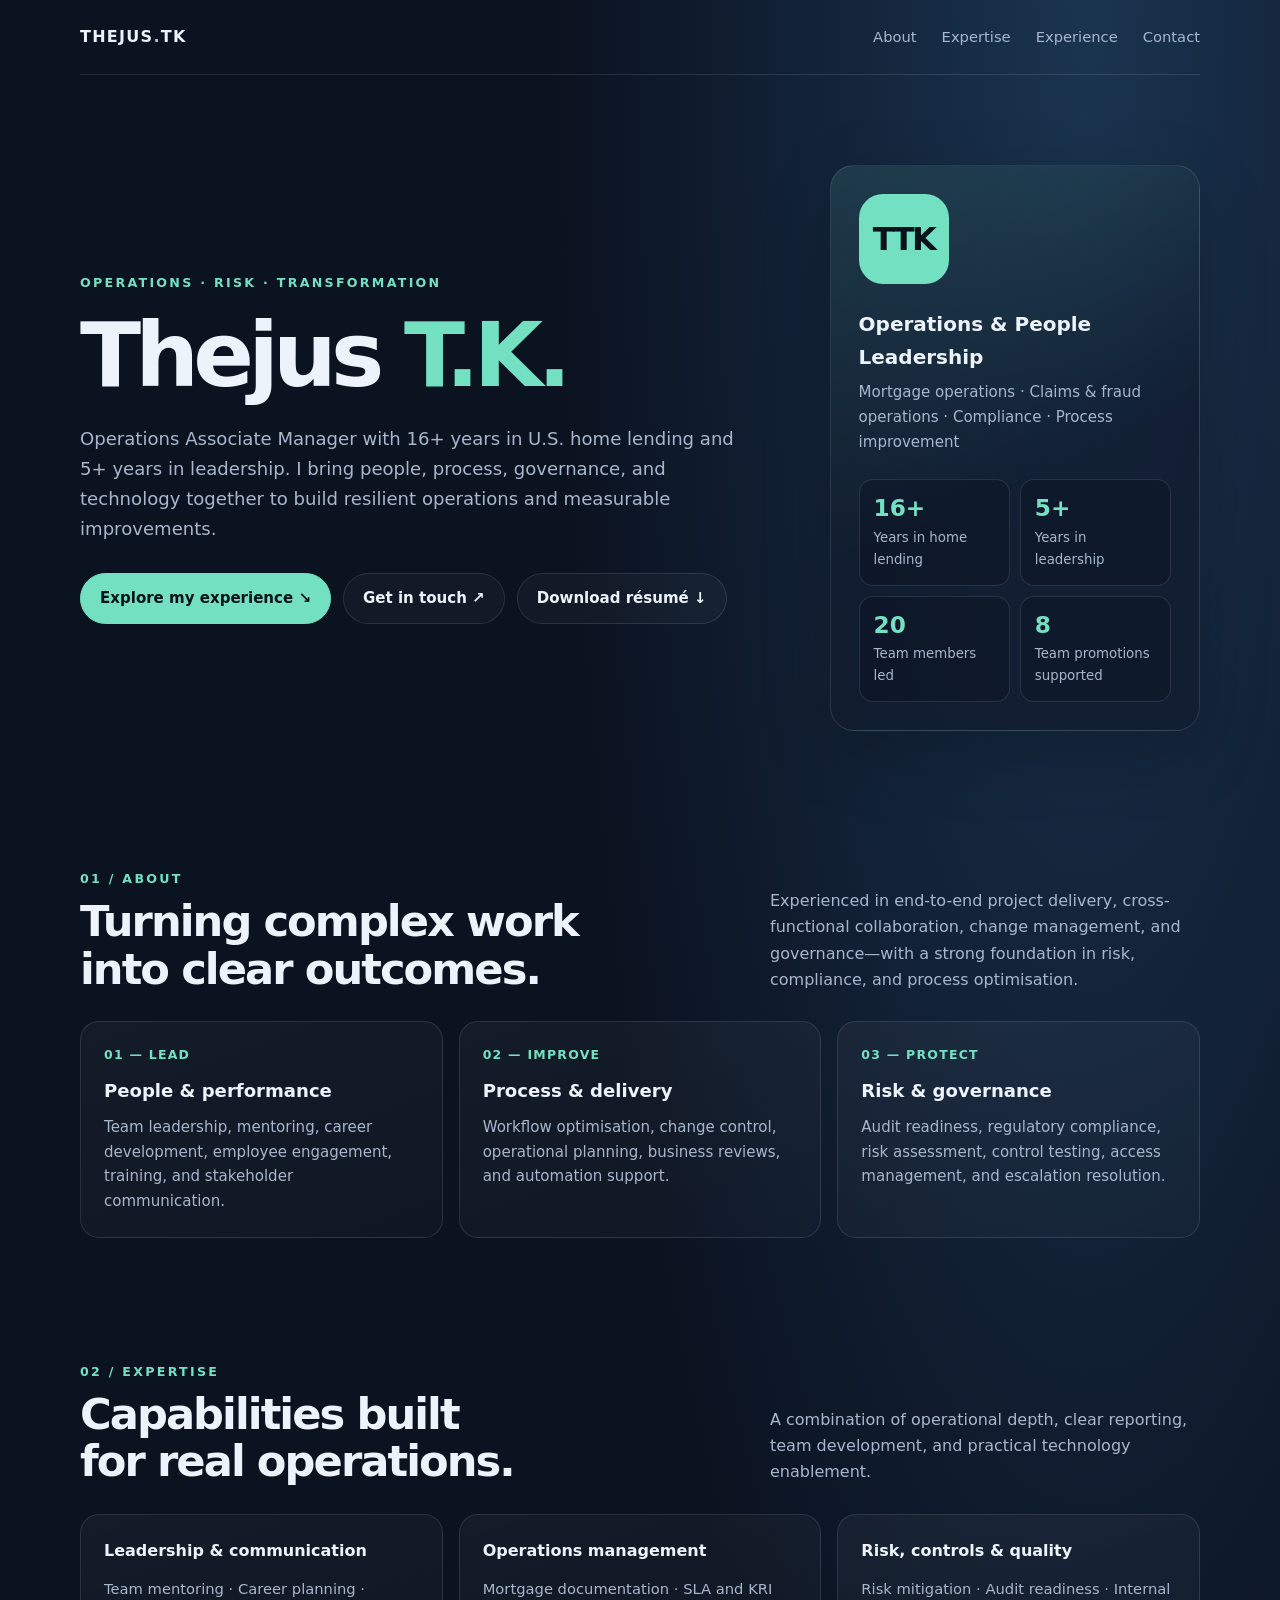
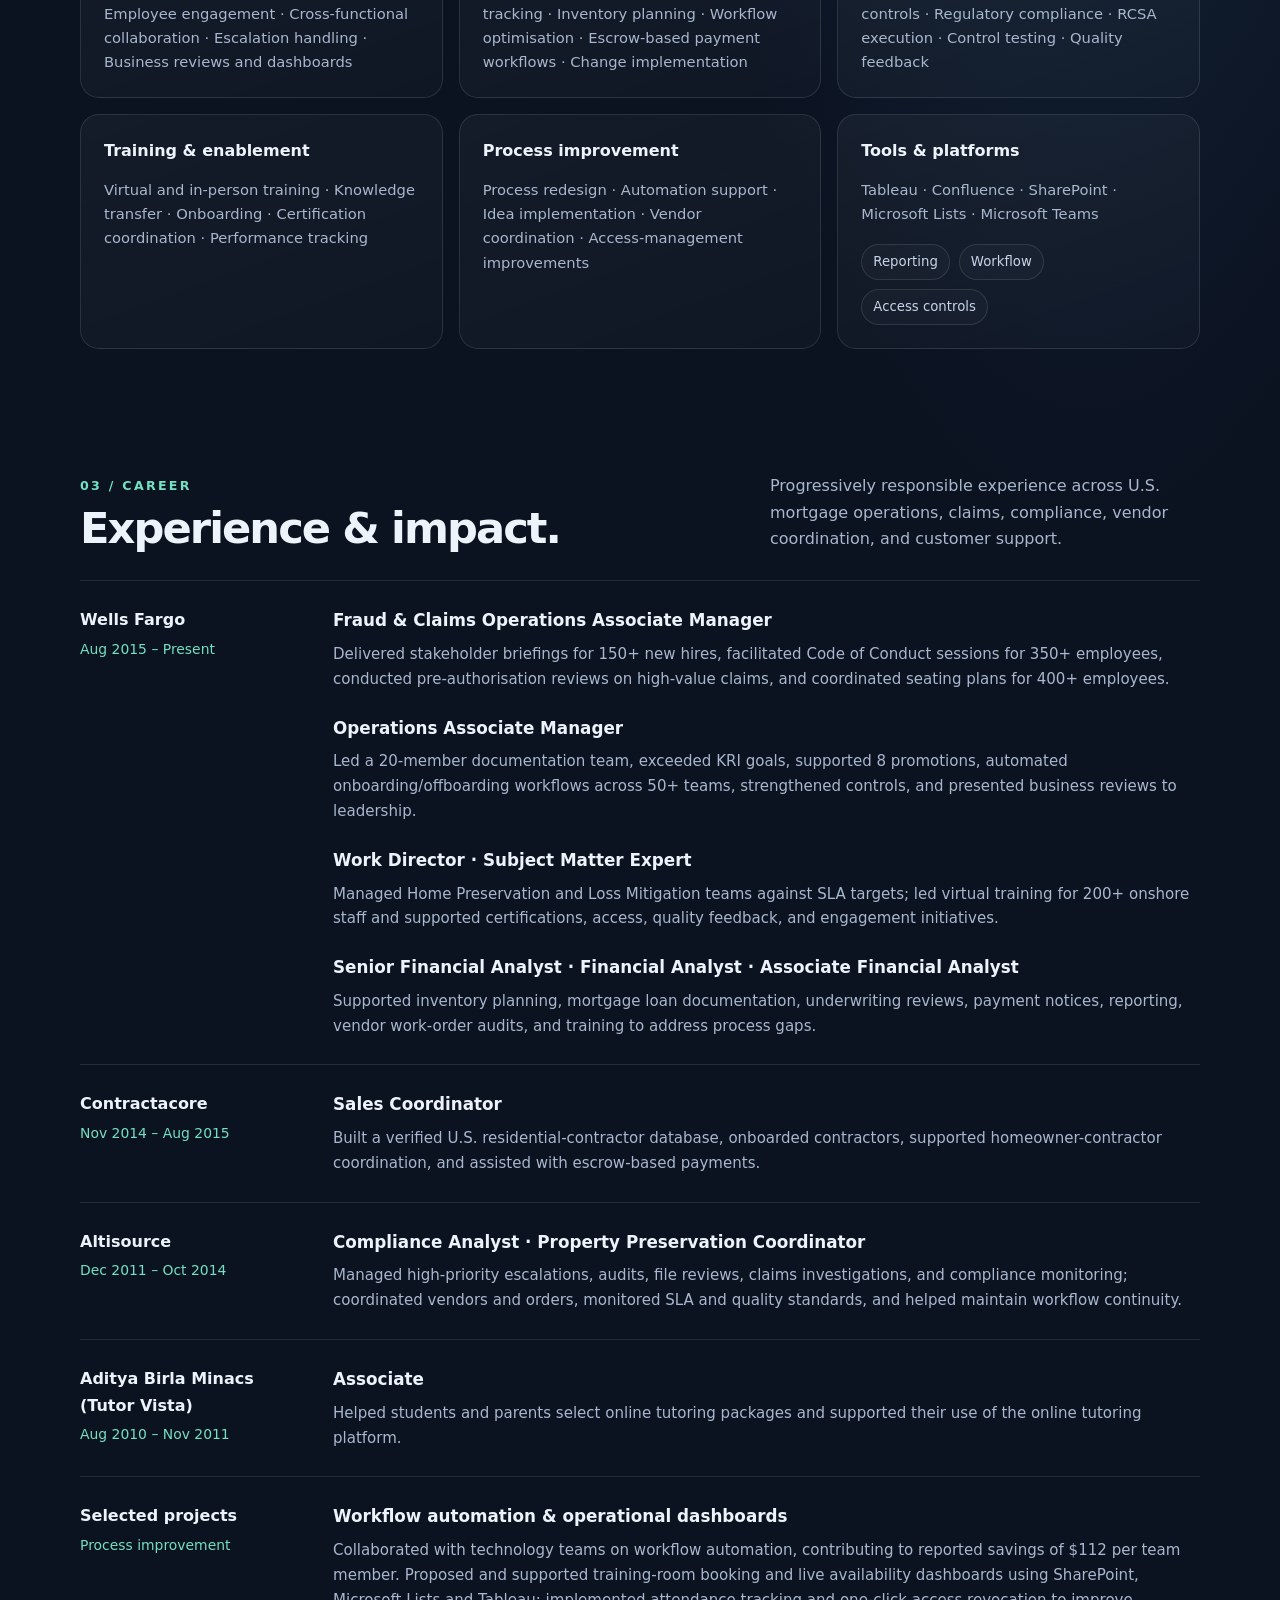
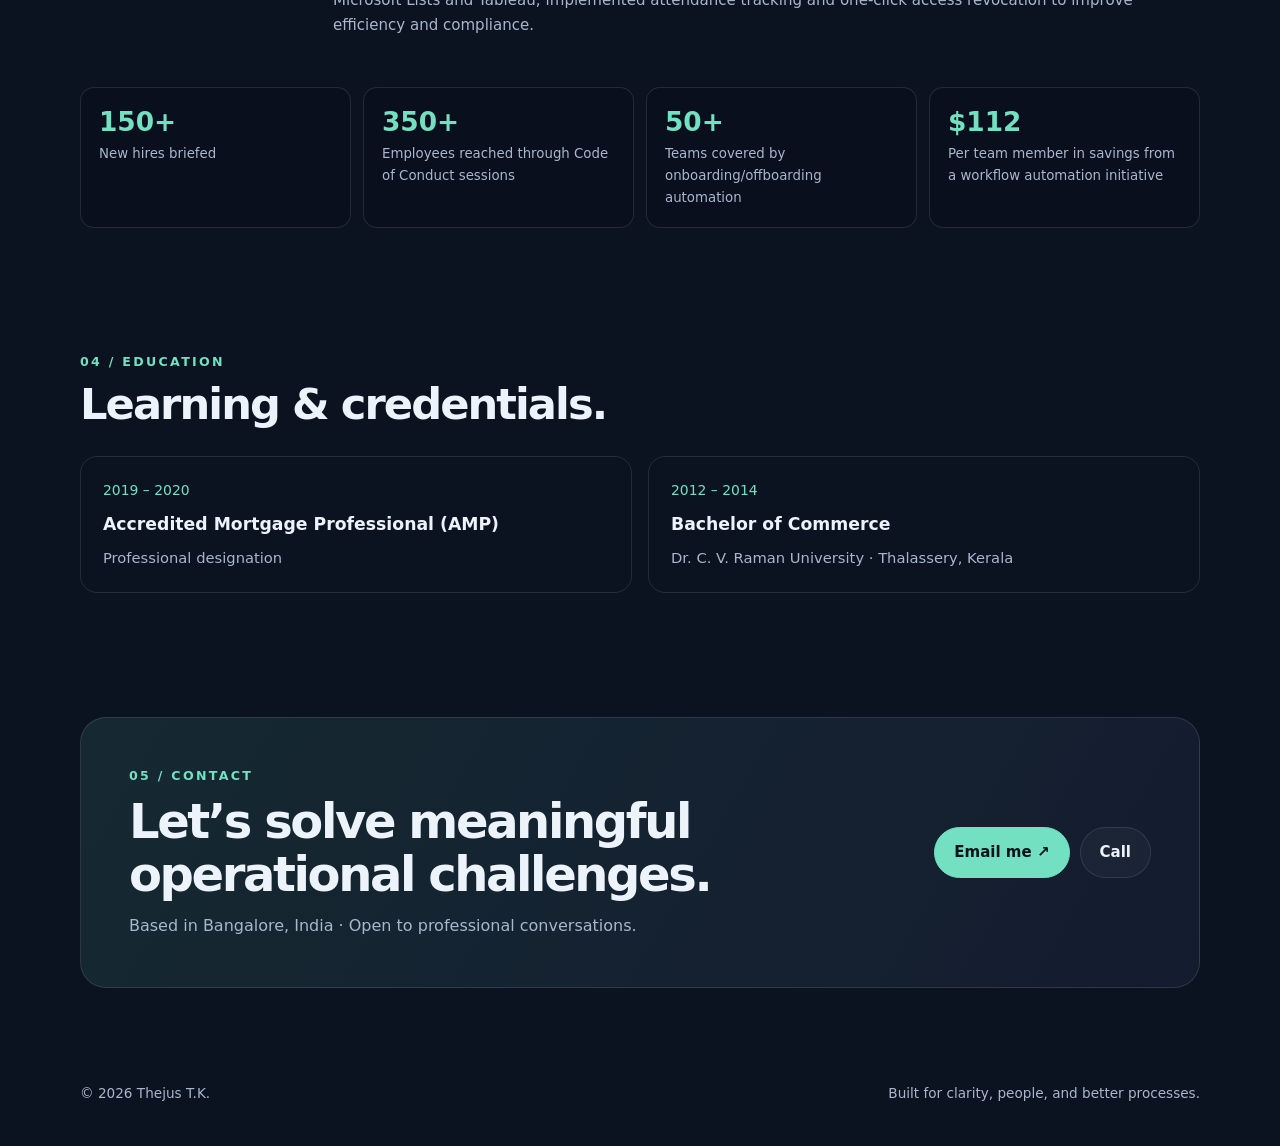
==== index.html @ 87e236fe "Add files via upload" ====
<!doctype html>
<html lang="en">
<head>
<meta charset="utf-8"><meta name="viewport" content="width=device-width,initial-scale=1"><meta name="theme-color" content="#0b1220">
<meta name="description" content="Thejus T.K. — Operations Associate Manager with 16+ years in U.S. home lending, leadership, risk, compliance and process optimisation.">
<title>Thejus T.K. | Operations & Transformation</title>
<style>
:root{--bg:#0b1220;--panel:#111b2d;--text:#edf3fb;--muted:#a8b7cd;--accent:#73e0c1;--line:rgba(255,255,255,.11);--blue:#89aaff}*{box-sizing:border-box}html{scroll-behavior:smooth}body{margin:0;background:radial-gradient(ellipse at 85% 0%,#1a3450 0,transparent 35%),var(--bg);color:var(--text);font:16px/1.65 Inter,ui-sans-serif,system-ui,-apple-system,BlinkMacSystemFont,"Segoe UI",sans-serif}a{color:inherit;text-decoration:none}.wrap{width:min(1120px,calc(100% - 40px));margin:auto}.nav{display:flex;align-items:center;justify-content:space-between;padding:24px 0;border-bottom:1px solid var(--line)}.brand{font-weight:800;letter-spacing:.08em}.brand span{color:var(--accent)}.navlinks{display:flex;gap:25px;color:var(--muted);font-size:.92rem}.navlinks a:hover,.textlink:hover{color:var(--accent)}.hero{padding:90px 0 76px;display:grid;grid-template-columns:1.5fr .8fr;gap:55px;align-items:center}.eyebrow{color:var(--accent);font-size:.79rem;text-transform:uppercase;letter-spacing:.18em;font-weight:800}.hero h1{font-size:clamp(3rem,7vw,5.8rem);line-height:.99;letter-spacing:-.065em;margin:18px 0 24px}.hero h1 span{color:var(--accent)}.lead{font-size:1.13rem;color:var(--muted);max-width:680px}.actions{display:flex;gap:12px;flex-wrap:wrap;margin-top:30px}.btn{display:inline-flex;align-items:center;justify-content:center;border-radius:999px;padding:12px 19px;font-weight:750;font-size:.94rem;border:1px solid var(--line);transition:transform .2s,background .2s}.btn:hover{transform:translateY(-2px)}.primary{background:var(--accent);color:#07131a;border-color:var(--accent)}.secondary{background:rgba(255,255,255,.03)}.profile-card{padding:28px;border:1px solid var(--line);border-radius:24px;background:linear-gradient(155deg,rgba(115,224,193,.12),rgba(17,27,45,.7) 55%);box-shadow:0 22px 70px rgba(0,0,0,.2)}.monogram{height:90px;width:90px;display:grid;place-items:center;border-radius:24px;background:var(--accent);color:#07131a;font-size:2rem;font-weight:900;letter-spacing:-.08em;margin-bottom:24px}.profile-card h2{font-size:1.25rem;margin:0 0 6px}.profile-card p{color:var(--muted);font-size:.94rem;margin:0}.statgrid{display:grid;grid-template-columns:1fr 1fr;gap:10px;margin-top:24px}.stat{background:rgba(4,10,20,.25);border:1px solid var(--line);border-radius:14px;padding:14px}.stat strong{display:block;color:var(--accent);font-size:1.45rem;line-height:1.2}.stat small{display:block;color:var(--muted);margin-top:5px}section{padding:62px 0}.sectionhead{display:flex;align-items:end;justify-content:space-between;gap:24px;margin-bottom:28px}.sectionhead h2{font-size:clamp(1.8rem,4vw,2.7rem);letter-spacing:-.045em;line-height:1.1;margin:8px 0 0}.sectionhead p{max-width:430px;color:var(--muted);margin:0}.grid{display:grid;grid-template-columns:repeat(3,1fr);gap:16px}.card{background:linear-gradient(160deg,rgba(255,255,255,.045),rgba(255,255,255,.018));border:1px solid var(--line);border-radius:19px;padding:23px}.card .num{color:var(--accent);font-size:.78rem;font-weight:800;letter-spacing:.1em}.card h3{margin:10px 0 9px;font-size:1.13rem}.card p{color:var(--muted);font-size:.94rem;margin:0}.taglist{display:flex;flex-wrap:wrap;gap:9px;margin-top:18px}.tag{border:1px solid var(--line);padding:6px 11px;border-radius:99px;color:#c7d4e6;font-size:.83rem;background:rgba(255,255,255,.025)}.experience{display:grid;grid-template-columns:225px 1fr;gap:28px;padding:26px 0;border-top:1px solid var(--line)}.company{font-weight:800}.date{color:var(--accent);font-size:.87rem;margin-top:4px}.roles{display:grid;gap:23px}.role h3{margin:0;font-size:1.05rem}.role p{margin:7px 0 0;color:var(--muted);font-size:.94rem}.impact{display:grid;grid-template-columns:repeat(4,1fr);gap:12px;margin-top:24px}.impact .stat{padding:18px}.impact strong{font-size:1.65rem}.skills{display:grid;grid-template-columns:repeat(3,1fr);gap:16px}.skillbox h3{font-size:1rem;margin:0 0 13px}.skillbox p{color:var(--muted);margin:0;font-size:.92rem}.education{display:grid;grid-template-columns:1fr 1fr;gap:16px}.edu{border:1px solid var(--line);padding:22px;border-radius:17px}.edu .date{margin:0 0 8px}.edu h3{margin:0;font-size:1.08rem}.edu p{color:var(--muted);margin:7px 0 0;font-size:.92rem}.contact{background:linear-gradient(120deg,rgba(115,224,193,.11),rgba(137,170,255,.07));border:1px solid var(--line);border-radius:26px;padding:clamp(25px,5vw,48px);display:flex;align-items:center;justify-content:space-between;gap:25px}.contact h2{font-size:clamp(1.9rem,4vw,3rem);letter-spacing:-.05em;line-height:1.1;margin:8px 0 12px}.contact p{margin:0;color:var(--muted)}.contact-actions{display:flex;gap:10px;flex-wrap:wrap}.footer{padding:32px 0 42px;display:flex;justify-content:space-between;gap:15px;color:var(--muted);font-size:.85rem}.textlink{border-bottom:1px solid var(--accent);color:var(--accent)}@media(max-width:800px){.hero{grid-template-columns:1fr;padding:60px 0 40px;gap:30px}.profile-card{max-width:520px}.grid,.skills{grid-template-columns:1fr 1fr}.sectionhead{display:block}.sectionhead p{margin-top:14px}.impact{grid-template-columns:1fr 1fr}.experience{grid-template-columns:1fr;gap:12px}.contact{display:block}.contact-actions{margin-top:22px}}@media(max-width:520px){.wrap{width:min(100% - 28px,1120px)}.nav{align-items:flex-start}.navlinks{gap:12px;font-size:.82rem;flex-wrap:wrap;justify-content:flex-end}.brand{white-space:nowrap}.hero h1{font-size:3.3rem}.grid,.skills,.education{grid-template-columns:1fr}.statgrid{grid-template-columns:1fr 1fr}.footer{display:block}.footer span{display:block;margin-top:5px}}@media(prefers-reduced-motion:reduce){html{scroll-behavior:auto}*{transition:none!important}}
</style>
</head>
<body>
<header class="wrap nav"><a class="brand" href="#top" aria-label="Thejus T.K. home">THEJUS<span>.</span>TK</a><nav class="navlinks" aria-label="Main navigation"><a href="#about">About</a><a href="#expertise">Expertise</a><a href="#experience">Experience</a><a href="#contact">Contact</a></nav></header>
<main id="top" class="wrap">
<section class="hero" aria-labelledby="hero-title"><div><div class="eyebrow">Operations · Risk · Transformation</div><h1 id="hero-title">Thejus <span>T.K.</span></h1><p class="lead">Operations Associate Manager with 16+ years in U.S. home lending and 5+ years in leadership. I bring people, process, governance, and technology together to build resilient operations and measurable improvements.</p><div class="actions"><a class="btn primary" href="#experience">Explore my experience ↘</a><a class="btn secondary" href="mailto:thejus.tk@gmail.com">Get in touch ↗</a><a class="btn secondary" href="resume.pdf" download>Download résumé ↓</a></div></div><aside class="profile-card" aria-label="Professional overview"><div class="monogram" aria-hidden="true">TTK</div><h2>Operations & People Leadership</h2><p>Mortgage operations · Claims & fraud operations · Compliance · Process improvement</p><div class="statgrid"><div class="stat"><strong>16+</strong><small>Years in home lending</small></div><div class="stat"><strong>5+</strong><small>Years in leadership</small></div><div class="stat"><strong>20</strong><small>Team members led</small></div><div class="stat"><strong>8</strong><small>Team promotions supported</small></div></div></aside></section>
<section id="about"><div class="sectionhead"><div><div class="eyebrow">01 / About</div><h2>Turning complex work<br>into clear outcomes.</h2></div><p>Experienced in end-to-end project delivery, cross-functional collaboration, change management, and governance—with a strong foundation in risk, compliance, and process optimisation.</p></div><div class="grid"><article class="card"><div class="num">01 — LEAD</div><h3>People & performance</h3><p>Team leadership, mentoring, career development, employee engagement, training, and stakeholder communication.</p></article><article class="card"><div class="num">02 — IMPROVE</div><h3>Process & delivery</h3><p>Workflow optimisation, change control, operational planning, business reviews, and automation support.</p></article><article class="card"><div class="num">03 — PROTECT</div><h3>Risk & governance</h3><p>Audit readiness, regulatory compliance, risk assessment, control testing, access management, and escalation resolution.</p></article></div></section>
<section id="expertise"><div class="sectionhead"><div><div class="eyebrow">02 / Expertise</div><h2>Capabilities built<br>for real operations.</h2></div><p>A combination of operational depth, clear reporting, team development, and practical technology enablement.</p></div><div class="skills"><article class="card skillbox"><h3>Leadership & communication</h3><p>Team mentoring · Career planning · Employee engagement · Cross-functional collaboration · Escalation handling · Business reviews and dashboards</p></article><article class="card skillbox"><h3>Operations management</h3><p>Mortgage documentation · SLA and KRI tracking · Inventory planning · Workflow optimisation · Escrow-based payment workflows · Change implementation</p></article><article class="card skillbox"><h3>Risk, controls & quality</h3><p>Risk mitigation · Audit readiness · Internal controls · Regulatory compliance · RCSA execution · Control testing · Quality feedback</p></article><article class="card skillbox"><h3>Training & enablement</h3><p>Virtual and in-person training · Knowledge transfer · Onboarding · Certification coordination · Performance tracking</p></article><article class="card skillbox"><h3>Process improvement</h3><p>Process redesign · Automation support · Idea implementation · Vendor coordination · Access-management improvements</p></article><article class="card skillbox"><h3>Tools & platforms</h3><p>Tableau · Confluence · SharePoint · Microsoft Lists · Microsoft Teams</p><div class="taglist"><span class="tag">Reporting</span><span class="tag">Workflow</span><span class="tag">Access controls</span></div></article></div></section>
<section id="experience"><div class="sectionhead"><div><div class="eyebrow">03 / Career</div><h2>Experience & impact.</h2></div><p>Progressively responsible experience across U.S. mortgage operations, claims, compliance, vendor coordination, and customer support.</p></div>
<div class="experience"><div><div class="company">Wells Fargo</div><div class="date">Aug 2015 – Present</div></div><div class="roles"><article class="role"><h3>Fraud & Claims Operations Associate Manager</h3><p>Delivered stakeholder briefings for 150+ new hires, facilitated Code of Conduct sessions for 350+ employees, conducted pre-authorisation reviews on high-value claims, and coordinated seating plans for 400+ employees.</p></article><article class="role"><h3>Operations Associate Manager</h3><p>Led a 20-member documentation team, exceeded KRI goals, supported 8 promotions, automated onboarding/offboarding workflows across 50+ teams, strengthened controls, and presented business reviews to leadership.</p></article><article class="role"><h3>Work Director · Subject Matter Expert</h3><p>Managed Home Preservation and Loss Mitigation teams against SLA targets; led virtual training for 200+ onshore staff and supported certifications, access, quality feedback, and engagement initiatives.</p></article><article class="role"><h3>Senior Financial Analyst · Financial Analyst · Associate Financial Analyst</h3><p>Supported inventory planning, mortgage loan documentation, underwriting reviews, payment notices, reporting, vendor work-order audits, and training to address process gaps.</p></article></div></div>
<div class="experience"><div><div class="company">Contractacore</div><div class="date">Nov 2014 – Aug 2015</div></div><div class="roles"><article class="role"><h3>Sales Coordinator</h3><p>Built a verified U.S. residential-contractor database, onboarded contractors, supported homeowner-contractor coordination, and assisted with escrow-based payments.</p></article></div></div>
<div class="experience"><div><div class="company">Altisource</div><div class="date">Dec 2011 – Oct 2014</div></div><div class="roles"><article class="role"><h3>Compliance Analyst · Property Preservation Coordinator</h3><p>Managed high-priority escalations, audits, file reviews, claims investigations, and compliance monitoring; coordinated vendors and orders, monitored SLA and quality standards, and helped maintain workflow continuity.</p></article></div></div>
<div class="experience"><div><div class="company">Aditya Birla Minacs<br>(Tutor Vista)</div><div class="date">Aug 2010 – Nov 2011</div></div><div class="roles"><article class="role"><h3>Associate</h3><p>Helped students and parents select online tutoring packages and supported their use of the online tutoring platform.</p></article></div></div>
<div class="experience"><div><div class="company">Selected projects</div><div class="date">Process improvement</div></div><div class="roles"><article class="role"><h3>Workflow automation & operational dashboards</h3><p>Collaborated with technology teams on workflow automation, contributing to reported savings of $112 per team member. Proposed and supported training-room booking and live availability dashboards using SharePoint, Microsoft Lists and Tableau; implemented attendance tracking and one-click access revocation to improve efficiency and compliance.</p></article></div></div>
<div class="impact"><div class="stat"><strong>150+</strong><small>New hires briefed</small></div><div class="stat"><strong>350+</strong><small>Employees reached through Code of Conduct sessions</small></div><div class="stat"><strong>50+</strong><small>Teams covered by onboarding/offboarding automation</small></div><div class="stat"><strong>$112</strong><small>Per team member in savings from a workflow automation initiative</small></div></div></section>
<section id="education"><div class="sectionhead"><div><div class="eyebrow">04 / Education</div><h2>Learning & credentials.</h2></div></div><div class="education"><article class="edu"><div class="date">2019 – 2020</div><h3>Accredited Mortgage Professional (AMP)</h3><p>Professional designation</p></article><article class="edu"><div class="date">2012 – 2014</div><h3>Bachelor of Commerce</h3><p>Dr. C. V. Raman University · Thalassery, Kerala</p></article></div></section>
<section id="contact"><div class="contact"><div><div class="eyebrow">05 / Contact</div><h2>Let’s solve meaningful<br>operational challenges.</h2><p>Based in Bangalore, India · Open to professional conversations.</p></div><div class="contact-actions"><a class="btn primary" href="mailto:thejus.tk@gmail.com">Email me ↗</a><a class="btn secondary" href="tel:+919611638650">Call</a></div></div></section>
</main><footer class="wrap footer"><span>© <span id="year">2026</span> Thejus T.K.</span><span>Built for clarity, people, and better processes.</span></footer><script>document.getElementById('year').textContent=new Date().getFullYear();</script>
</body></html>
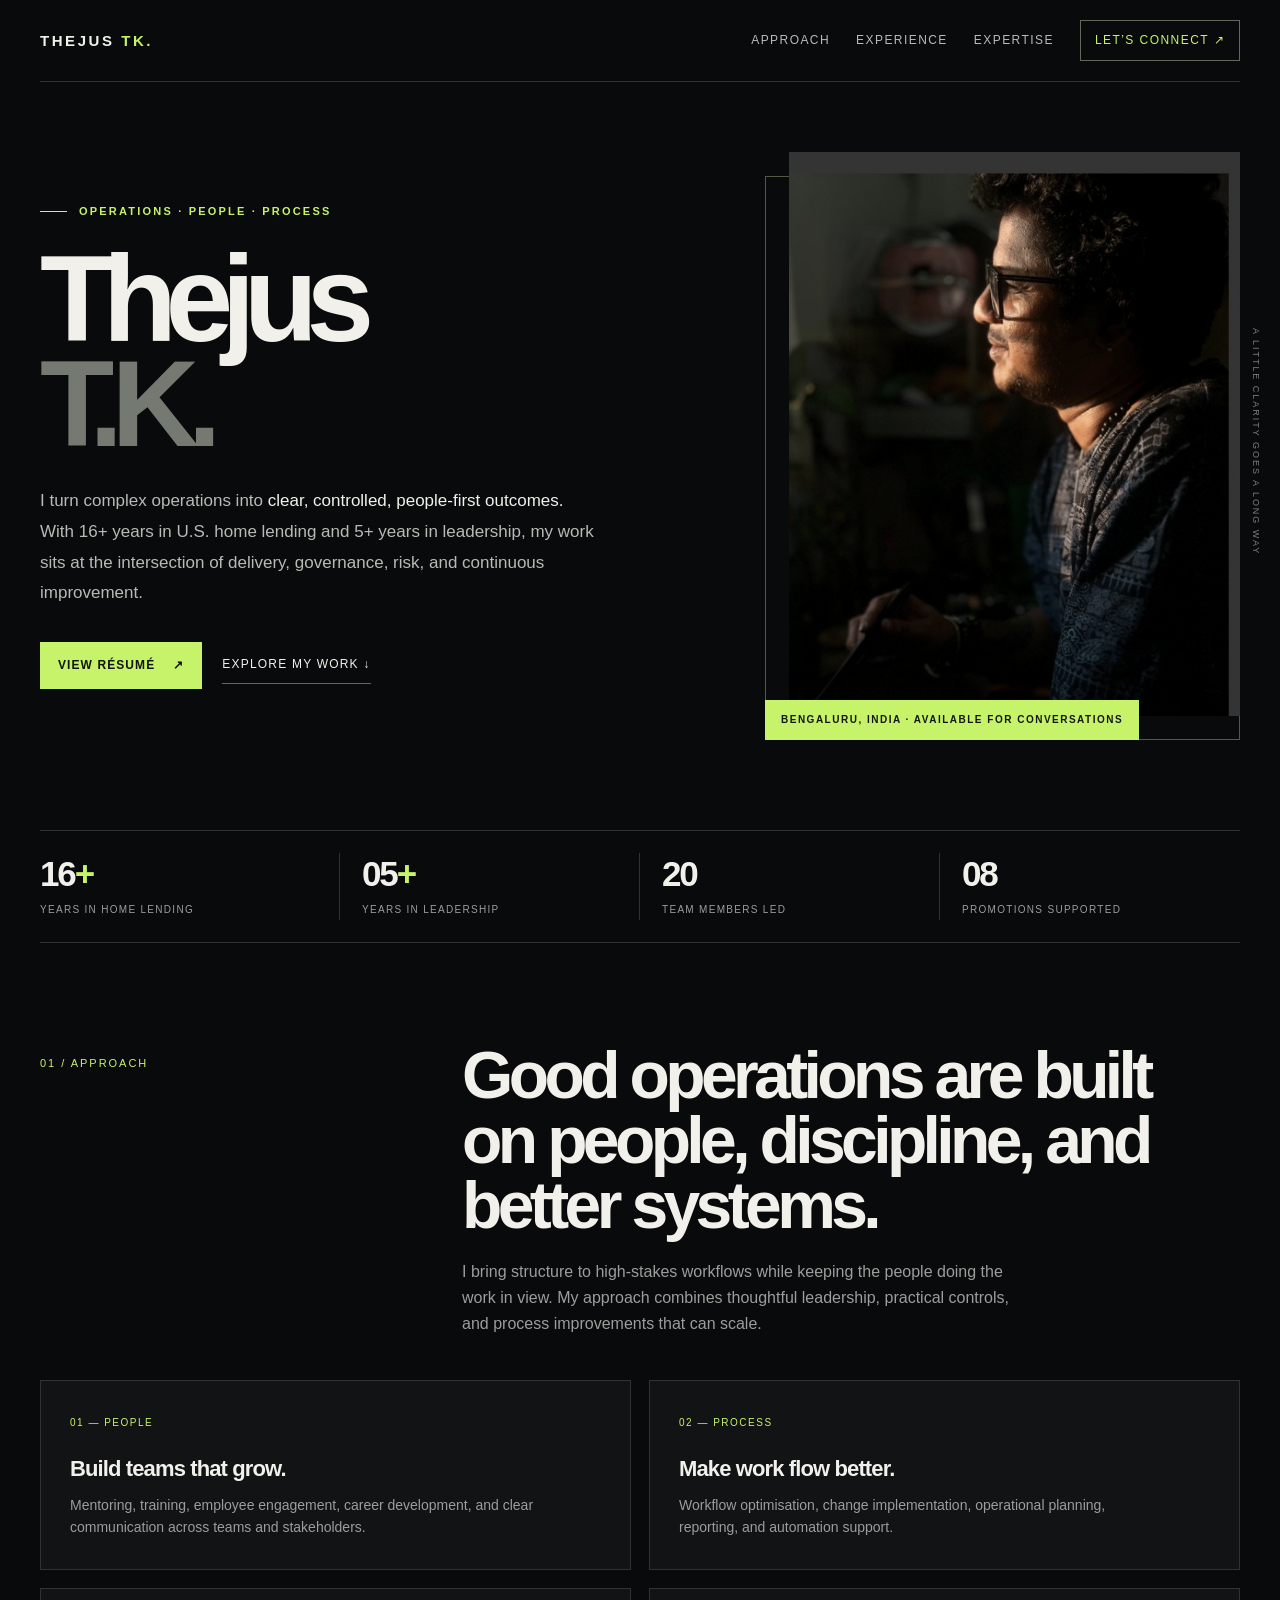
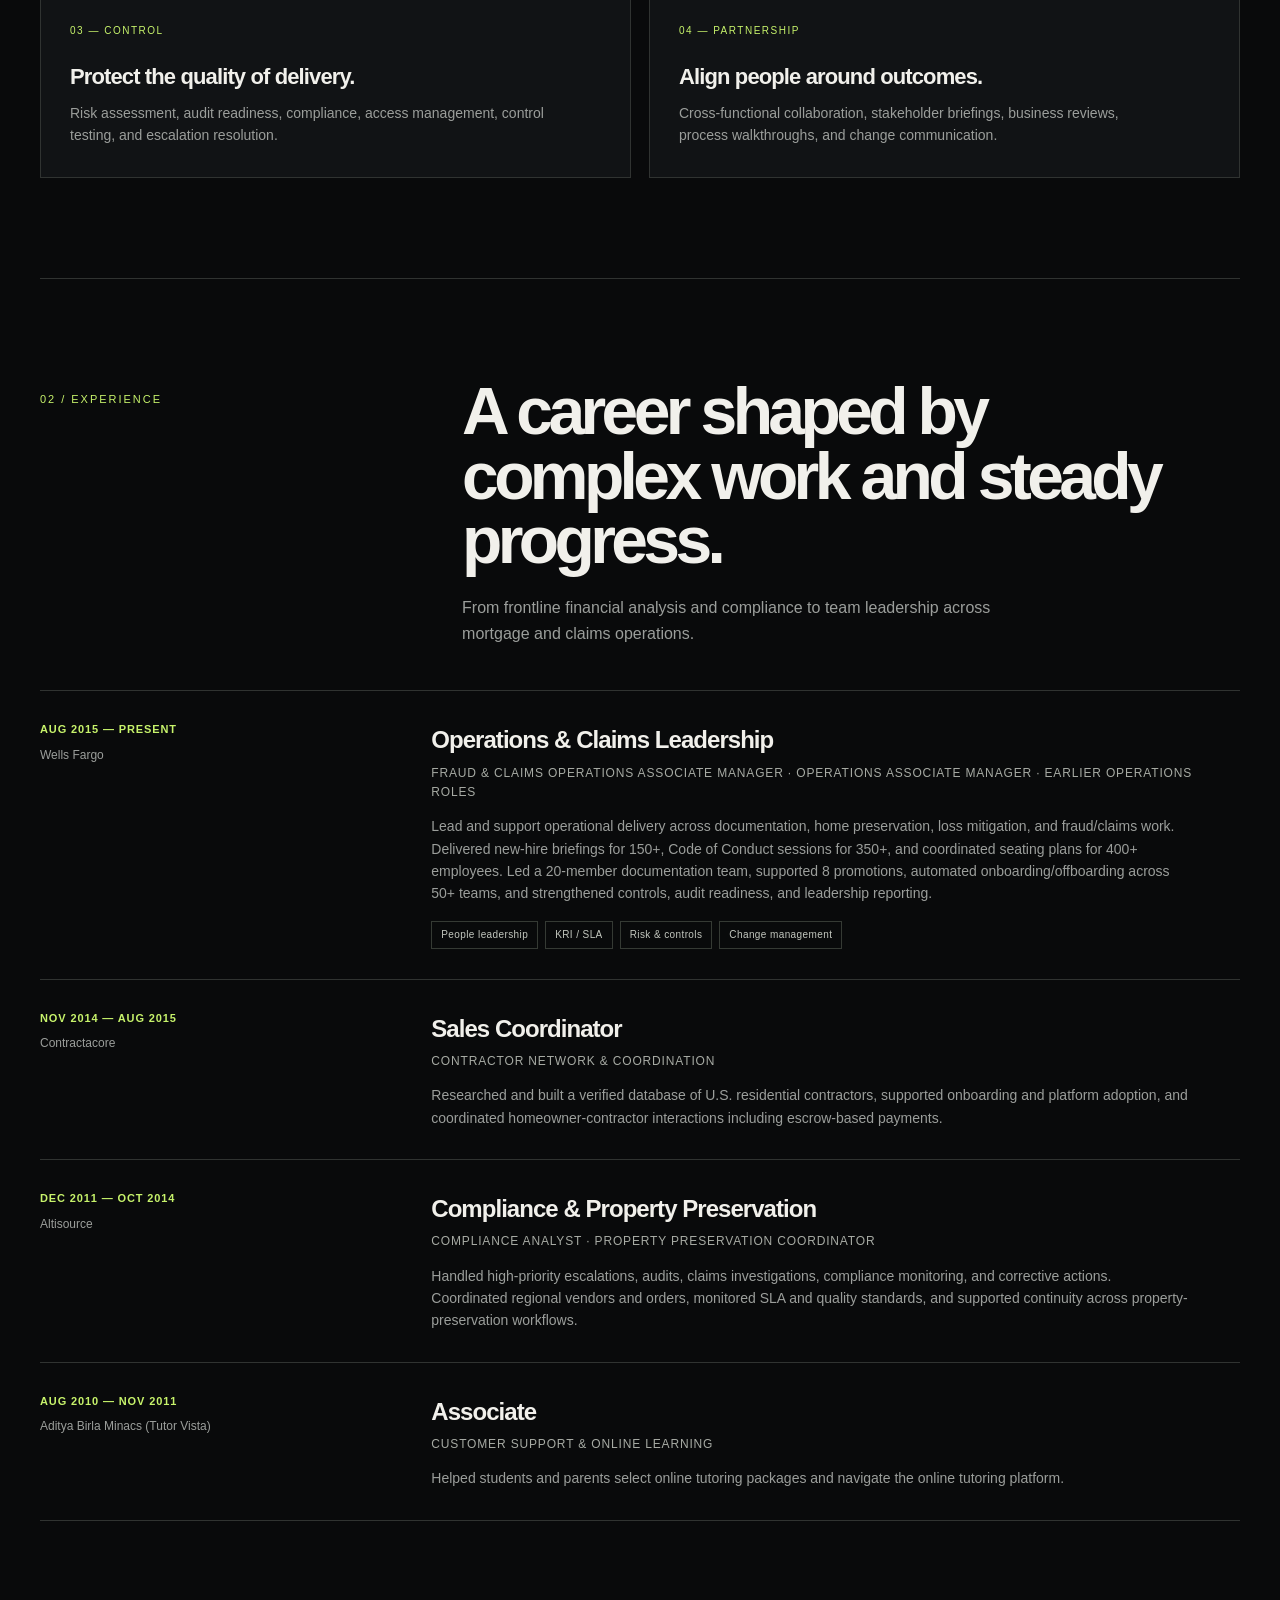
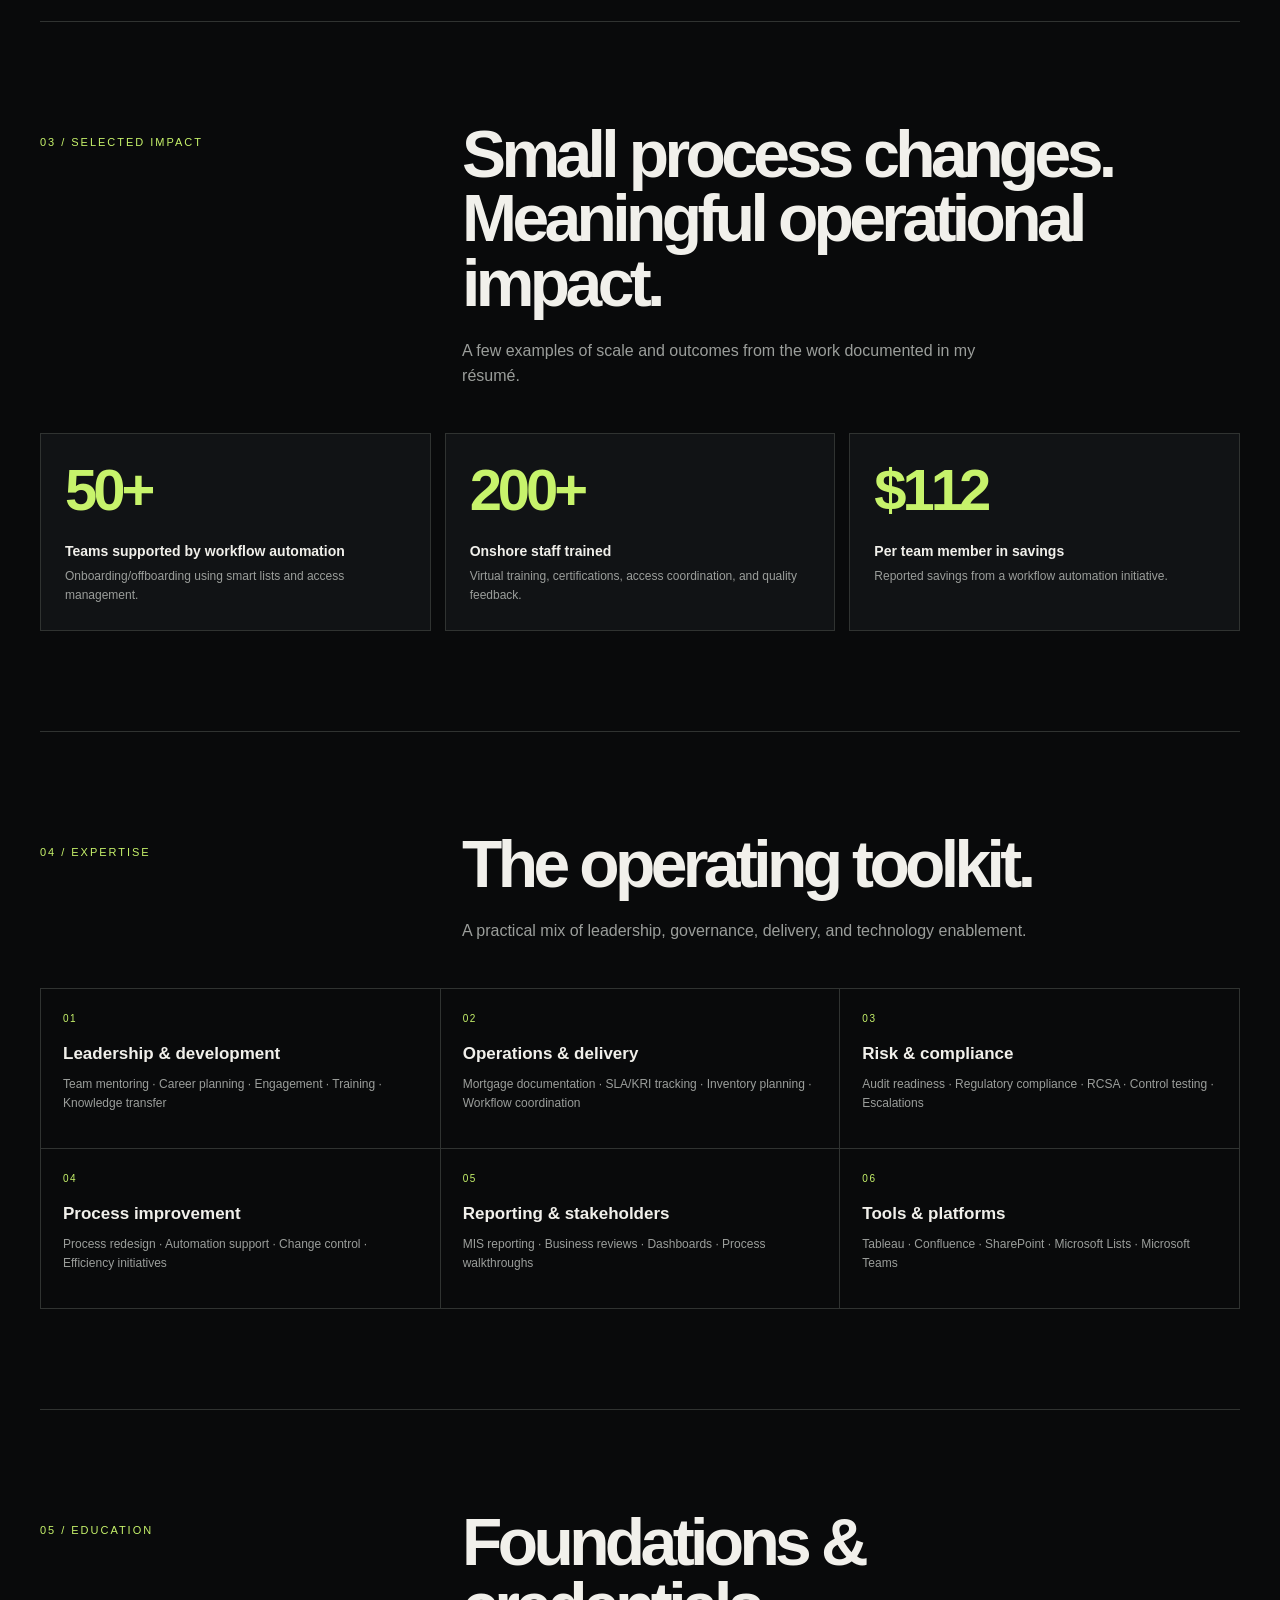
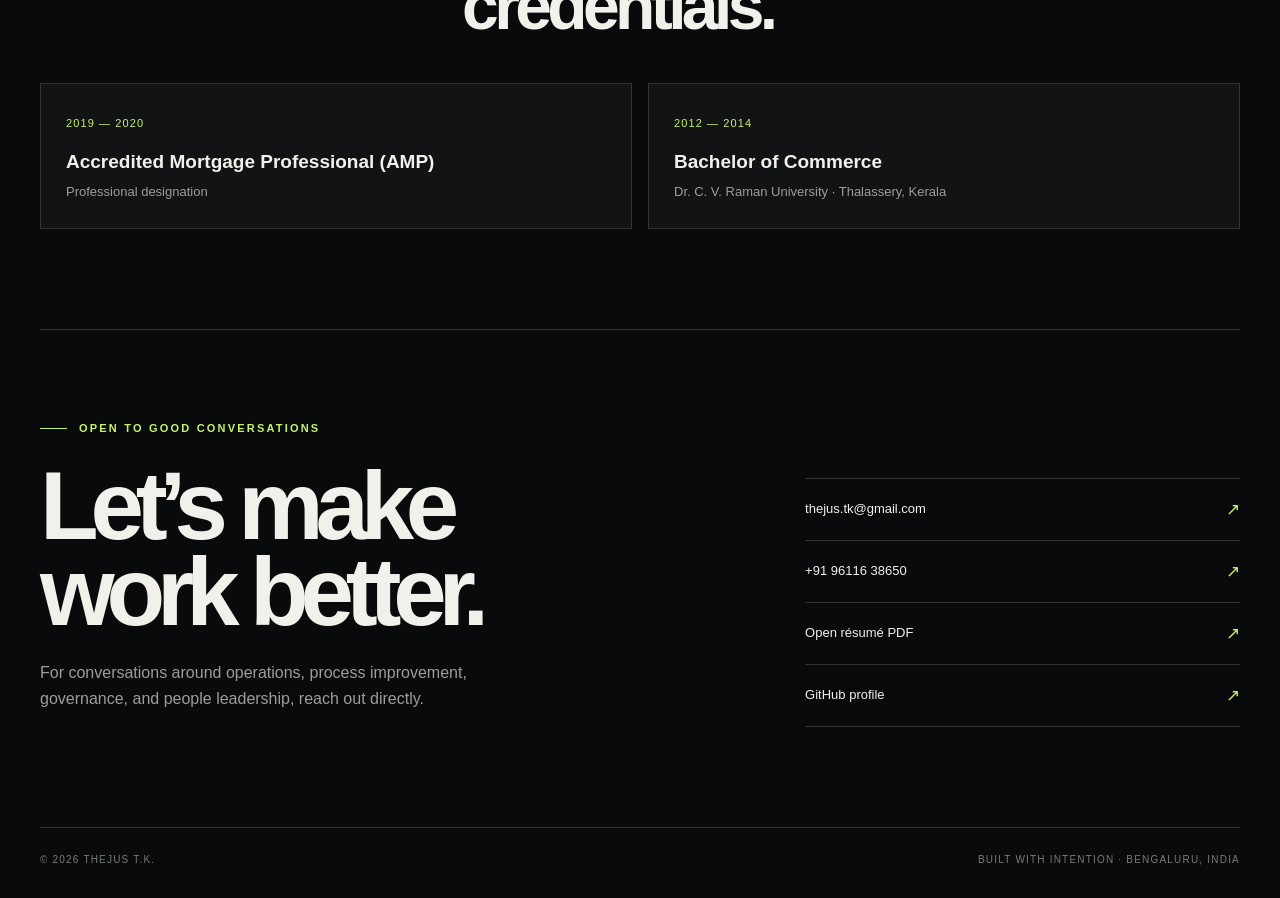
==== commit ba4ce846: "Add files via upload" ====
--- a/index.html
+++ b/index.html
@@ -1,27 +1,32 @@
 <!doctype html>
 <html lang="en">
 <head>
-<meta charset="utf-8"><meta name="viewport" content="width=device-width,initial-scale=1"><meta name="theme-color" content="#0b1220">
-<meta name="description" content="Thejus T.K. — Operations Associate Manager with 16+ years in U.S. home lending, leadership, risk, compliance and process optimisation.">
-<title>Thejus T.K. | Operations & Transformation</title>
+<meta charset="utf-8"><meta name="viewport" content="width=device-width,initial-scale=1">
+<meta name="theme-color" content="#090a0b"><meta name="description" content="Thejus T.K. — operations leader with 16+ years in U.S. home lending, operations, risk, compliance and process improvement.">
+<title>Thejus T.K. — Operations, People & Process</title>
 <style>
-:root{--bg:#0b1220;--panel:#111b2d;--text:#edf3fb;--muted:#a8b7cd;--accent:#73e0c1;--line:rgba(255,255,255,.11);--blue:#89aaff}*{box-sizing:border-box}html{scroll-behavior:smooth}body{margin:0;background:radial-gradient(ellipse at 85% 0%,#1a3450 0,transparent 35%),var(--bg);color:var(--text);font:16px/1.65 Inter,ui-sans-serif,system-ui,-apple-system,BlinkMacSystemFont,"Segoe UI",sans-serif}a{color:inherit;text-decoration:none}.wrap{width:min(1120px,calc(100% - 40px));margin:auto}.nav{display:flex;align-items:center;justify-content:space-between;padding:24px 0;border-bottom:1px solid var(--line)}.brand{font-weight:800;letter-spacing:.08em}.brand span{color:var(--accent)}.navlinks{display:flex;gap:25px;color:var(--muted);font-size:.92rem}.navlinks a:hover,.textlink:hover{color:var(--accent)}.hero{padding:90px 0 76px;display:grid;grid-template-columns:1.5fr .8fr;gap:55px;align-items:center}.eyebrow{color:var(--accent);font-size:.79rem;text-transform:uppercase;letter-spacing:.18em;font-weight:800}.hero h1{font-size:clamp(3rem,7vw,5.8rem);line-height:.99;letter-spacing:-.065em;margin:18px 0 24px}.hero h1 span{color:var(--accent)}.lead{font-size:1.13rem;color:var(--muted);max-width:680px}.actions{display:flex;gap:12px;flex-wrap:wrap;margin-top:30px}.btn{display:inline-flex;align-items:center;justify-content:center;border-radius:999px;padding:12px 19px;font-weight:750;font-size:.94rem;border:1px solid var(--line);transition:transform .2s,background .2s}.btn:hover{transform:translateY(-2px)}.primary{background:var(--accent);color:#07131a;border-color:var(--accent)}.secondary{background:rgba(255,255,255,.03)}.profile-card{padding:28px;border:1px solid var(--line);border-radius:24px;background:linear-gradient(155deg,rgba(115,224,193,.12),rgba(17,27,45,.7) 55%);box-shadow:0 22px 70px rgba(0,0,0,.2)}.monogram{height:90px;width:90px;display:grid;place-items:center;border-radius:24px;background:var(--accent);color:#07131a;font-size:2rem;font-weight:900;letter-spacing:-.08em;margin-bottom:24px}.profile-card h2{font-size:1.25rem;margin:0 0 6px}.profile-card p{color:var(--muted);font-size:.94rem;margin:0}.statgrid{display:grid;grid-template-columns:1fr 1fr;gap:10px;margin-top:24px}.stat{background:rgba(4,10,20,.25);border:1px solid var(--line);border-radius:14px;padding:14px}.stat strong{display:block;color:var(--accent);font-size:1.45rem;line-height:1.2}.stat small{display:block;color:var(--muted);margin-top:5px}section{padding:62px 0}.sectionhead{display:flex;align-items:end;justify-content:space-between;gap:24px;margin-bottom:28px}.sectionhead h2{font-size:clamp(1.8rem,4vw,2.7rem);letter-spacing:-.045em;line-height:1.1;margin:8px 0 0}.sectionhead p{max-width:430px;color:var(--muted);margin:0}.grid{display:grid;grid-template-columns:repeat(3,1fr);gap:16px}.card{background:linear-gradient(160deg,rgba(255,255,255,.045),rgba(255,255,255,.018));border:1px solid var(--line);border-radius:19px;padding:23px}.card .num{color:var(--accent);font-size:.78rem;font-weight:800;letter-spacing:.1em}.card h3{margin:10px 0 9px;font-size:1.13rem}.card p{color:var(--muted);font-size:.94rem;margin:0}.taglist{display:flex;flex-wrap:wrap;gap:9px;margin-top:18px}.tag{border:1px solid var(--line);padding:6px 11px;border-radius:99px;color:#c7d4e6;font-size:.83rem;background:rgba(255,255,255,.025)}.experience{display:grid;grid-template-columns:225px 1fr;gap:28px;padding:26px 0;border-top:1px solid var(--line)}.company{font-weight:800}.date{color:var(--accent);font-size:.87rem;margin-top:4px}.roles{display:grid;gap:23px}.role h3{margin:0;font-size:1.05rem}.role p{margin:7px 0 0;color:var(--muted);font-size:.94rem}.impact{display:grid;grid-template-columns:repeat(4,1fr);gap:12px;margin-top:24px}.impact .stat{padding:18px}.impact strong{font-size:1.65rem}.skills{display:grid;grid-template-columns:repeat(3,1fr);gap:16px}.skillbox h3{font-size:1rem;margin:0 0 13px}.skillbox p{color:var(--muted);margin:0;font-size:.92rem}.education{display:grid;grid-template-columns:1fr 1fr;gap:16px}.edu{border:1px solid var(--line);padding:22px;border-radius:17px}.edu .date{margin:0 0 8px}.edu h3{margin:0;font-size:1.08rem}.edu p{color:var(--muted);margin:7px 0 0;font-size:.92rem}.contact{background:linear-gradient(120deg,rgba(115,224,193,.11),rgba(137,170,255,.07));border:1px solid var(--line);border-radius:26px;padding:clamp(25px,5vw,48px);display:flex;align-items:center;justify-content:space-between;gap:25px}.contact h2{font-size:clamp(1.9rem,4vw,3rem);letter-spacing:-.05em;line-height:1.1;margin:8px 0 12px}.contact p{margin:0;color:var(--muted)}.contact-actions{display:flex;gap:10px;flex-wrap:wrap}.footer{padding:32px 0 42px;display:flex;justify-content:space-between;gap:15px;color:var(--muted);font-size:.85rem}.textlink{border-bottom:1px solid var(--accent);color:var(--accent)}@media(max-width:800px){.hero{grid-template-columns:1fr;padding:60px 0 40px;gap:30px}.profile-card{max-width:520px}.grid,.skills{grid-template-columns:1fr 1fr}.sectionhead{display:block}.sectionhead p{margin-top:14px}.impact{grid-template-columns:1fr 1fr}.experience{grid-template-columns:1fr;gap:12px}.contact{display:block}.contact-actions{margin-top:22px}}@media(max-width:520px){.wrap{width:min(100% - 28px,1120px)}.nav{align-items:flex-start}.navlinks{gap:12px;font-size:.82rem;flex-wrap:wrap;justify-content:flex-end}.brand{white-space:nowrap}.hero h1{font-size:3.3rem}.grid,.skills,.education{grid-template-columns:1fr}.statgrid{grid-template-columns:1fr 1fr}.footer{display:block}.footer span{display:block;margin-top:5px}}@media(prefers-reduced-motion:reduce){html{scroll-behavior:auto}*{transition:none!important}}
+:root{--bg:#090a0b;--surface:#111315;--surface2:#171a1c;--ink:#f1f0eb;--muted:#9b9e9b;--line:#303331;--accent:#c7f36b;--max:1200px}*{box-sizing:border-box}html{scroll-behavior:smooth;scroll-padding-top:85px}body{margin:0;background:var(--bg);color:var(--ink);font-family:Inter,Arial,Helvetica,sans-serif;line-height:1.6}a{color:inherit;text-decoration:none}button,a{ -webkit-tap-highlight-color:transparent}.shell{width:min(var(--max),calc(100% - 48px));margin:auto}.topbar{height:82px;display:flex;align-items:center;justify-content:space-between;border-bottom:1px solid var(--line)}.wordmark{font-size:15px;font-weight:800;letter-spacing:.17em}.wordmark b{color:var(--accent)}.nav{display:flex;align-items:center;gap:26px;font-size:12px;text-transform:uppercase;letter-spacing:.12em;color:#b8bbb6}.nav a:hover{color:var(--accent)}.nav .nav-cta{border:1px solid #62685a;padding:10px 14px;color:var(--accent)}.hero{padding:70px 0 90px;display:grid;grid-template-columns:1.08fr .92fr;gap:7.5%;align-items:center;min-height:650px}.kicker{display:flex;gap:12px;align-items:center;text-transform:uppercase;font-size:11px;letter-spacing:.2em;color:var(--accent);font-weight:700}.kicker:before{content:"";width:27px;height:1px;background:var(--accent)}h1{font-size:clamp(64px,9.5vw,128px);line-height:.86;letter-spacing:-.095em;font-weight:650;margin:27px 0 30px}h1 span{display:block;color:#747a72}.hero-copy{max-width:560px;font-size:17px;line-height:1.8;color:#b7bbb5}.hero-copy strong{color:var(--ink);font-weight:500}.hero-actions{display:flex;align-items:center;gap:20px;margin-top:33px;flex-wrap:wrap}.button{display:inline-flex;align-items:center;gap:18px;background:var(--accent);color:#11150a;padding:14px 18px;font-size:12px;text-transform:uppercase;letter-spacing:.09em;font-weight:800}.button:hover{background:#dbffa0}.underlink{font-size:12px;text-transform:uppercase;letter-spacing:.1em;border-bottom:1px solid #62665e;padding:8px 0}.underlink:hover{color:var(--accent);border-color:var(--accent)}.portrait-wrap{position:relative;max-width:475px;margin-left:auto;width:100%;padding:0 0 24px 24px}.portrait-wrap:before{content:"";position:absolute;inset:24px 0 0 0;border:1px solid #545a4a}.portrait{position:relative;display:block;width:100%;aspect-ratio:4/5;object-fit:cover;object-position:center 36%;filter:saturate(.72);background:#222}.portrait-label{position:absolute;bottom:0;left:0;background:var(--accent);color:#14170f;padding:12px 16px;font-size:10px;letter-spacing:.15em;text-transform:uppercase;font-weight:800}.side-note{position:absolute;right:-23px;top:30%;writing-mode:vertical-rl;color:#7c817a;letter-spacing:.22em;text-transform:uppercase;font-size:9px}.ticker{border-top:1px solid var(--line);border-bottom:1px solid var(--line);display:grid;grid-template-columns:repeat(4,1fr);padding:22px 0}.metric{padding:0 22px;border-right:1px solid var(--line)}.metric:first-child{padding-left:0}.metric:last-child{border:0}.metric strong{display:block;font-size:35px;line-height:1.2;letter-spacing:-.06em;font-weight:600}.metric strong em{font-style:normal;color:var(--accent)}.metric span{font-size:10px;text-transform:uppercase;letter-spacing:.13em;color:var(--muted)}section.block{padding:100px 0;border-bottom:1px solid var(--line)}.section-top{display:grid;grid-template-columns:.45fr 1fr;gap:6%;margin-bottom:44px}.index{font-size:11px;letter-spacing:.18em;color:var(--accent);text-transform:uppercase;padding-top:12px}.section-top h2{font-size:clamp(36px,5.5vw,66px);line-height:.98;letter-spacing:-.07em;font-weight:550;margin:0;max-width:720px}.section-top p{color:var(--muted);max-width:570px;margin:22px 0 0}.about-grid{display:grid;grid-template-columns:1fr 1fr;gap:18px}.about-card{background:var(--surface);padding:27px 29px;border:1px solid var(--line);min-height:190px}.about-card small{font-size:10px;letter-spacing:.15em;color:var(--accent)}.about-card h3{font-size:22px;letter-spacing:-.04em;margin:17px 0 8px;font-weight:550}.about-card p{font-size:14px;color:var(--muted);margin:0;max-width:480px}.timeline{border-top:1px solid var(--line)}.job{display:grid;grid-template-columns:.38fr 1fr;gap:7%;padding:30px 0;border-bottom:1px solid var(--line)}.job-meta{font-size:12px;color:var(--muted)}.job-meta b{display:block;color:var(--accent);font-size:11px;letter-spacing:.08em;text-transform:uppercase;margin-bottom:7px}.job h3{font-size:24px;letter-spacing:-.04em;font-weight:550;margin:0}.job .sub{font-size:12px;letter-spacing:.07em;text-transform:uppercase;color:#a7aba4;margin:4px 0 13px}.job p{margin:0;color:var(--muted);font-size:14px;max-width:760px}.job .chips{display:flex;flex-wrap:wrap;gap:7px;margin-top:16px}.chip{border:1px solid #353a34;color:#c3c7bf;padding:5px 9px;font-size:10px;letter-spacing:.04em}.impact{display:grid;grid-template-columns:repeat(3,1fr);gap:14px}.impact-card{padding:24px;background:var(--surface);border:1px solid var(--line);min-height:185px}.impact-card strong{font-size:clamp(36px,5vw,58px);letter-spacing:-.07em;font-weight:550;display:block;color:var(--accent);line-height:1.1}.impact-card h3{font-size:14px;font-weight:550;margin:18px 0 5px}.impact-card p{font-size:12px;color:var(--muted);margin:0}.skill-grid{display:grid;grid-template-columns:repeat(3,1fr);border-top:1px solid var(--line);border-left:1px solid var(--line)}.skill{padding:22px;border-right:1px solid var(--line);border-bottom:1px solid var(--line);min-height:160px}.skill .n{font-size:10px;color:var(--accent);letter-spacing:.15em}.skill h3{font-size:17px;font-weight:550;margin:13px 0 8px}.skill p{font-size:12px;color:var(--muted);margin:0}.education{display:grid;grid-template-columns:1fr 1fr;gap:16px}.edu{padding:25px;border:1px solid var(--line);background:var(--surface)}.edu time{font-size:11px;color:var(--accent);letter-spacing:.1em}.edu h3{font-size:19px;font-weight:550;margin:12px 0 5px}.edu p{font-size:13px;color:var(--muted);margin:0}.contact{padding:90px 0 100px;display:grid;grid-template-columns:1fr .65fr;gap:8%;align-items:end}.contact h2{font-size:clamp(50px,8vw,96px);line-height:.9;letter-spacing:-.085em;font-weight:550;margin:25px 0}.contact p{color:var(--muted);max-width:450px}.contact-links{display:grid;gap:0;border-top:1px solid var(--line)}.contact-links a{display:flex;justify-content:space-between;align-items:center;padding:17px 0;border-bottom:1px solid var(--line);font-size:13px}.contact-links a span:last-child{color:var(--accent);font-size:17px}.footer{border-top:1px solid var(--line);padding:24px 0 30px;display:flex;justify-content:space-between;gap:16px;color:#777d76;font-size:10px;letter-spacing:.12em;text-transform:uppercase}.mobile-menu{display:none}
+@media(max-width:800px){.shell{width:calc(100% - 32px)}.topbar{height:auto;min-height:72px}.nav{gap:13px;font-size:10px}.nav a:nth-child(2),.nav a:nth-child(3){display:none}.hero{grid-template-columns:1fr;gap:44px;padding:55px 0 65px;min-height:auto}.hero-copy{font-size:15px}.portrait-wrap{max-width:480px;margin:0 auto}.ticker{grid-template-columns:1fr 1fr;row-gap:20px}.metric:nth-child(2){border:0}.metric:nth-child(3){padding-left:0}.metric strong{font-size:30px}section.block{padding:72px 0}.section-top{grid-template-columns:1fr;gap:16px;margin-bottom:30px}.index{padding:0}.about-grid{grid-template-columns:1fr}.job{grid-template-columns:1fr;gap:12px}.impact{grid-template-columns:1fr 1fr}.skill-grid{grid-template-columns:1fr 1fr}.contact{grid-template-columns:1fr;padding:75px 0;gap:28px}.contact h2{font-size:clamp(50px,12vw,82px)}}
+@media(max-width:460px){h1{font-size:68px}.nav .nav-cta{padding:8px 9px}.wordmark{font-size:12px}.ticker{padding:18px 0}.metric{padding:0 12px}.metric span{font-size:9px}.impact{grid-template-columns:1fr}.skill-grid{grid-template-columns:1fr}.education{grid-template-columns:1fr}.footer{display:block}.footer span{display:block;margin:5px 0}.portrait-wrap{padding-left:14px}.side-note{right:-12px}}
+@media(prefers-reduced-motion:reduce){html{scroll-behavior:auto}}
 </style>
 </head>
 <body>
-<header class="wrap nav"><a class="brand" href="#top" aria-label="Thejus T.K. home">THEJUS<span>.</span>TK</a><nav class="navlinks" aria-label="Main navigation"><a href="#about">About</a><a href="#expertise">Expertise</a><a href="#experience">Experience</a><a href="#contact">Contact</a></nav></header>
-<main id="top" class="wrap">
-<section class="hero" aria-labelledby="hero-title"><div><div class="eyebrow">Operations · Risk · Transformation</div><h1 id="hero-title">Thejus <span>T.K.</span></h1><p class="lead">Operations Associate Manager with 16+ years in U.S. home lending and 5+ years in leadership. I bring people, process, governance, and technology together to build resilient operations and measurable improvements.</p><div class="actions"><a class="btn primary" href="#experience">Explore my experience ↘</a><a class="btn secondary" href="mailto:thejus.tk@gmail.com">Get in touch ↗</a><a class="btn secondary" href="resume.pdf" download>Download résumé ↓</a></div></div><aside class="profile-card" aria-label="Professional overview"><div class="monogram" aria-hidden="true">TTK</div><h2>Operations & People Leadership</h2><p>Mortgage operations · Claims & fraud operations · Compliance · Process improvement</p><div class="statgrid"><div class="stat"><strong>16+</strong><small>Years in home lending</small></div><div class="stat"><strong>5+</strong><small>Years in leadership</small></div><div class="stat"><strong>20</strong><small>Team members led</small></div><div class="stat"><strong>8</strong><small>Team promotions supported</small></div></div></aside></section>
-<section id="about"><div class="sectionhead"><div><div class="eyebrow">01 / About</div><h2>Turning complex work<br>into clear outcomes.</h2></div><p>Experienced in end-to-end project delivery, cross-functional collaboration, change management, and governance—with a strong foundation in risk, compliance, and process optimisation.</p></div><div class="grid"><article class="card"><div class="num">01 — LEAD</div><h3>People & performance</h3><p>Team leadership, mentoring, career development, employee engagement, training, and stakeholder communication.</p></article><article class="card"><div class="num">02 — IMPROVE</div><h3>Process & delivery</h3><p>Workflow optimisation, change control, operational planning, business reviews, and automation support.</p></article><article class="card"><div class="num">03 — PROTECT</div><h3>Risk & governance</h3><p>Audit readiness, regulatory compliance, risk assessment, control testing, access management, and escalation resolution.</p></article></div></section>
-<section id="expertise"><div class="sectionhead"><div><div class="eyebrow">02 / Expertise</div><h2>Capabilities built<br>for real operations.</h2></div><p>A combination of operational depth, clear reporting, team development, and practical technology enablement.</p></div><div class="skills"><article class="card skillbox"><h3>Leadership & communication</h3><p>Team mentoring · Career planning · Employee engagement · Cross-functional collaboration · Escalation handling · Business reviews and dashboards</p></article><article class="card skillbox"><h3>Operations management</h3><p>Mortgage documentation · SLA and KRI tracking · Inventory planning · Workflow optimisation · Escrow-based payment workflows · Change implementation</p></article><article class="card skillbox"><h3>Risk, controls & quality</h3><p>Risk mitigation · Audit readiness · Internal controls · Regulatory compliance · RCSA execution · Control testing · Quality feedback</p></article><article class="card skillbox"><h3>Training & enablement</h3><p>Virtual and in-person training · Knowledge transfer · Onboarding · Certification coordination · Performance tracking</p></article><article class="card skillbox"><h3>Process improvement</h3><p>Process redesign · Automation support · Idea implementation · Vendor coordination · Access-management improvements</p></article><article class="card skillbox"><h3>Tools & platforms</h3><p>Tableau · Confluence · SharePoint · Microsoft Lists · Microsoft Teams</p><div class="taglist"><span class="tag">Reporting</span><span class="tag">Workflow</span><span class="tag">Access controls</span></div></article></div></section>
-<section id="experience"><div class="sectionhead"><div><div class="eyebrow">03 / Career</div><h2>Experience & impact.</h2></div><p>Progressively responsible experience across U.S. mortgage operations, claims, compliance, vendor coordination, and customer support.</p></div>
-<div class="experience"><div><div class="company">Wells Fargo</div><div class="date">Aug 2015 – Present</div></div><div class="roles"><article class="role"><h3>Fraud & Claims Operations Associate Manager</h3><p>Delivered stakeholder briefings for 150+ new hires, facilitated Code of Conduct sessions for 350+ employees, conducted pre-authorisation reviews on high-value claims, and coordinated seating plans for 400+ employees.</p></article><article class="role"><h3>Operations Associate Manager</h3><p>Led a 20-member documentation team, exceeded KRI goals, supported 8 promotions, automated onboarding/offboarding workflows across 50+ teams, strengthened controls, and presented business reviews to leadership.</p></article><article class="role"><h3>Work Director · Subject Matter Expert</h3><p>Managed Home Preservation and Loss Mitigation teams against SLA targets; led virtual training for 200+ onshore staff and supported certifications, access, quality feedback, and engagement initiatives.</p></article><article class="role"><h3>Senior Financial Analyst · Financial Analyst · Associate Financial Analyst</h3><p>Supported inventory planning, mortgage loan documentation, underwriting reviews, payment notices, reporting, vendor work-order audits, and training to address process gaps.</p></article></div></div>
-<div class="experience"><div><div class="company">Contractacore</div><div class="date">Nov 2014 – Aug 2015</div></div><div class="roles"><article class="role"><h3>Sales Coordinator</h3><p>Built a verified U.S. residential-contractor database, onboarded contractors, supported homeowner-contractor coordination, and assisted with escrow-based payments.</p></article></div></div>
-<div class="experience"><div><div class="company">Altisource</div><div class="date">Dec 2011 – Oct 2014</div></div><div class="roles"><article class="role"><h3>Compliance Analyst · Property Preservation Coordinator</h3><p>Managed high-priority escalations, audits, file reviews, claims investigations, and compliance monitoring; coordinated vendors and orders, monitored SLA and quality standards, and helped maintain workflow continuity.</p></article></div></div>
-<div class="experience"><div><div class="company">Aditya Birla Minacs<br>(Tutor Vista)</div><div class="date">Aug 2010 – Nov 2011</div></div><div class="roles"><article class="role"><h3>Associate</h3><p>Helped students and parents select online tutoring packages and supported their use of the online tutoring platform.</p></article></div></div>
-<div class="experience"><div><div class="company">Selected projects</div><div class="date">Process improvement</div></div><div class="roles"><article class="role"><h3>Workflow automation & operational dashboards</h3><p>Collaborated with technology teams on workflow automation, contributing to reported savings of $112 per team member. Proposed and supported training-room booking and live availability dashboards using SharePoint, Microsoft Lists and Tableau; implemented attendance tracking and one-click access revocation to improve efficiency and compliance.</p></article></div></div>
-<div class="impact"><div class="stat"><strong>150+</strong><small>New hires briefed</small></div><div class="stat"><strong>350+</strong><small>Employees reached through Code of Conduct sessions</small></div><div class="stat"><strong>50+</strong><small>Teams covered by onboarding/offboarding automation</small></div><div class="stat"><strong>$112</strong><small>Per team member in savings from a workflow automation initiative</small></div></div></section>
-<section id="education"><div class="sectionhead"><div><div class="eyebrow">04 / Education</div><h2>Learning & credentials.</h2></div></div><div class="education"><article class="edu"><div class="date">2019 – 2020</div><h3>Accredited Mortgage Professional (AMP)</h3><p>Professional designation</p></article><article class="edu"><div class="date">2012 – 2014</div><h3>Bachelor of Commerce</h3><p>Dr. C. V. Raman University · Thalassery, Kerala</p></article></div></section>
-<section id="contact"><div class="contact"><div><div class="eyebrow">05 / Contact</div><h2>Let’s solve meaningful<br>operational challenges.</h2><p>Based in Bangalore, India · Open to professional conversations.</p></div><div class="contact-actions"><a class="btn primary" href="mailto:thejus.tk@gmail.com">Email me ↗</a><a class="btn secondary" href="tel:+919611638650">Call</a></div></div></section>
-</main><footer class="wrap footer"><span>© <span id="year">2026</span> Thejus T.K.</span><span>Built for clarity, people, and better processes.</span></footer><script>document.getElementById('year').textContent=new Date().getFullYear();</script>
-</body></html>
+<header class="shell topbar"><a class="wordmark" href="#home">THEJUS <b>TK.</b></a><nav class="nav" aria-label="Main navigation"><a href="#about">Approach</a><a href="#experience">Experience</a><a href="#expertise">Expertise</a><a class="nav-cta" href="#contact">Let’s connect ↗</a></nav></header>
+<main id="home" class="shell">
+<section class="hero"><div><div class="kicker">Operations · People · Process</div><h1>Thejus<br><span>T.K.</span></h1><p class="hero-copy">I turn complex operations into <strong>clear, controlled, people-first outcomes.</strong> With 16+ years in U.S. home lending and 5+ years in leadership, my work sits at the intersection of delivery, governance, risk, and continuous improvement.</p><div class="hero-actions"><a class="button" href="resume.pdf" target="_blank" rel="noopener">View résumé <span>↗</span></a><a class="underlink" href="#experience">Explore my work ↓</a></div></div><div class="portrait-wrap"><img class="portrait" src="portrait.jpg" alt="Thejus T.K. in a side-profile portrait"><div class="portrait-label">Bengaluru, India · Available for conversations</div><div class="side-note">A little clarity goes a long way</div></div></section>
+<div class="ticker" aria-label="Career overview"><div class="metric"><strong>16<em>+</em></strong><span>Years in home lending</span></div><div class="metric"><strong>05<em>+</em></strong><span>Years in leadership</span></div><div class="metric"><strong>20</strong><span>Team members led</span></div><div class="metric"><strong>08</strong><span>Promotions supported</span></div></div>
+<section id="about" class="block"><div class="section-top"><div class="index">01 / Approach</div><div><h2>Good operations are built on people, discipline, and better systems.</h2><p>I bring structure to high-stakes workflows while keeping the people doing the work in view. My approach combines thoughtful leadership, practical controls, and process improvements that can scale.</p></div></div><div class="about-grid"><article class="about-card"><small>01 — PEOPLE</small><h3>Build teams that grow.</h3><p>Mentoring, training, employee engagement, career development, and clear communication across teams and stakeholders.</p></article><article class="about-card"><small>02 — PROCESS</small><h3>Make work flow better.</h3><p>Workflow optimisation, change implementation, operational planning, reporting, and automation support.</p></article><article class="about-card"><small>03 — CONTROL</small><h3>Protect the quality of delivery.</h3><p>Risk assessment, audit readiness, compliance, access management, control testing, and escalation resolution.</p></article><article class="about-card"><small>04 — PARTNERSHIP</small><h3>Align people around outcomes.</h3><p>Cross-functional collaboration, stakeholder briefings, business reviews, process walkthroughs, and change communication.</p></article></div></section>
+<section id="experience" class="block"><div class="section-top"><div class="index">02 / Experience</div><div><h2>A career shaped by complex work and steady progress.</h2><p>From frontline financial analysis and compliance to team leadership across mortgage and claims operations.</p></div></div><div class="timeline">
+<article class="job"><div class="job-meta"><b>Aug 2015 — Present</b>Wells Fargo</div><div><h3>Operations & Claims Leadership</h3><div class="sub">Fraud & Claims Operations Associate Manager · Operations Associate Manager · Earlier operations roles</div><p>Lead and support operational delivery across documentation, home preservation, loss mitigation, and fraud/claims work. Delivered new-hire briefings for 150+, Code of Conduct sessions for 350+, and coordinated seating plans for 400+ employees. Led a 20-member documentation team, supported 8 promotions, automated onboarding/offboarding across 50+ teams, and strengthened controls, audit readiness, and leadership reporting.</p><div class="chips"><span class="chip">People leadership</span><span class="chip">KRI / SLA</span><span class="chip">Risk & controls</span><span class="chip">Change management</span></div></div></article>
+<article class="job"><div class="job-meta"><b>Nov 2014 — Aug 2015</b>Contractacore</div><div><h3>Sales Coordinator</h3><div class="sub">Contractor network & coordination</div><p>Researched and built a verified database of U.S. residential contractors, supported onboarding and platform adoption, and coordinated homeowner-contractor interactions including escrow-based payments.</p></div></article>
+<article class="job"><div class="job-meta"><b>Dec 2011 — Oct 2014</b>Altisource</div><div><h3>Compliance & Property Preservation</h3><div class="sub">Compliance Analyst · Property Preservation Coordinator</div><p>Handled high-priority escalations, audits, claims investigations, compliance monitoring, and corrective actions. Coordinated regional vendors and orders, monitored SLA and quality standards, and supported continuity across property-preservation workflows.</p></div></article>
+<article class="job"><div class="job-meta"><b>Aug 2010 — Nov 2011</b>Aditya Birla Minacs (Tutor Vista)</div><div><h3>Associate</h3><div class="sub">Customer support & online learning</div><p>Helped students and parents select online tutoring packages and navigate the online tutoring platform.</p></div></article>
+</div></section>
+<section class="block"><div class="section-top"><div class="index">03 / Selected impact</div><div><h2>Small process changes. Meaningful operational impact.</h2><p>A few examples of scale and outcomes from the work documented in my résumé.</p></div></div><div class="impact"><article class="impact-card"><strong>50+</strong><h3>Teams supported by workflow automation</h3><p>Onboarding/offboarding using smart lists and access management.</p></article><article class="impact-card"><strong>200+</strong><h3>Onshore staff trained</h3><p>Virtual training, certifications, access coordination, and quality feedback.</p></article><article class="impact-card"><strong>$112</strong><h3>Per team member in savings</h3><p>Reported savings from a workflow automation initiative.</p></article></div></section>
+<section id="expertise" class="block"><div class="section-top"><div class="index">04 / Expertise</div><div><h2>The operating toolkit.</h2><p>A practical mix of leadership, governance, delivery, and technology enablement.</p></div></div><div class="skill-grid"><article class="skill"><div class="n">01</div><h3>Leadership & development</h3><p>Team mentoring · Career planning · Engagement · Training · Knowledge transfer</p></article><article class="skill"><div class="n">02</div><h3>Operations & delivery</h3><p>Mortgage documentation · SLA/KRI tracking · Inventory planning · Workflow coordination</p></article><article class="skill"><div class="n">03</div><h3>Risk & compliance</h3><p>Audit readiness · Regulatory compliance · RCSA · Control testing · Escalations</p></article><article class="skill"><div class="n">04</div><h3>Process improvement</h3><p>Process redesign · Automation support · Change control · Efficiency initiatives</p></article><article class="skill"><div class="n">05</div><h3>Reporting & stakeholders</h3><p>MIS reporting · Business reviews · Dashboards · Process walkthroughs</p></article><article class="skill"><div class="n">06</div><h3>Tools & platforms</h3><p>Tableau · Confluence · SharePoint · Microsoft Lists · Microsoft Teams</p></article></div></section>
+<section class="block"><div class="section-top"><div class="index">05 / Education</div><div><h2>Foundations & credentials.</h2></div></div><div class="education"><article class="edu"><time>2019 — 2020</time><h3>Accredited Mortgage Professional (AMP)</h3><p>Professional designation</p></article><article class="edu"><time>2012 — 2014</time><h3>Bachelor of Commerce</h3><p>Dr. C. V. Raman University · Thalassery, Kerala</p></article></div></section>
+<section id="contact" class="contact"><div><div class="kicker">Open to good conversations</div><h2>Let’s make<br>work better.</h2><p>For conversations around operations, process improvement, governance, and people leadership, reach out directly.</p></div><div class="contact-links"><a href="mailto:thejus.tk@gmail.com"><span>thejus.tk@gmail.com</span><span>↗</span></a><a href="tel:+919611638650"><span>+91 96116 38650</span><span>↗</span></a><a href="resume.pdf" target="_blank" rel="noopener"><span>Open résumé PDF</span><span>↗</span></a><a href="https://github.com/thejustk-byte" target="_blank" rel="noopener"><span>GitHub profile</span><span>↗</span></a></div></section>
+<footer class="footer"><span>© <span id="year">2026</span> Thejus T.K.</span><span>Built with intention · Bengaluru, India</span></footer>
+</main><script>document.getElementById('year').textContent=new Date().getFullYear();</script>
+</body></html>
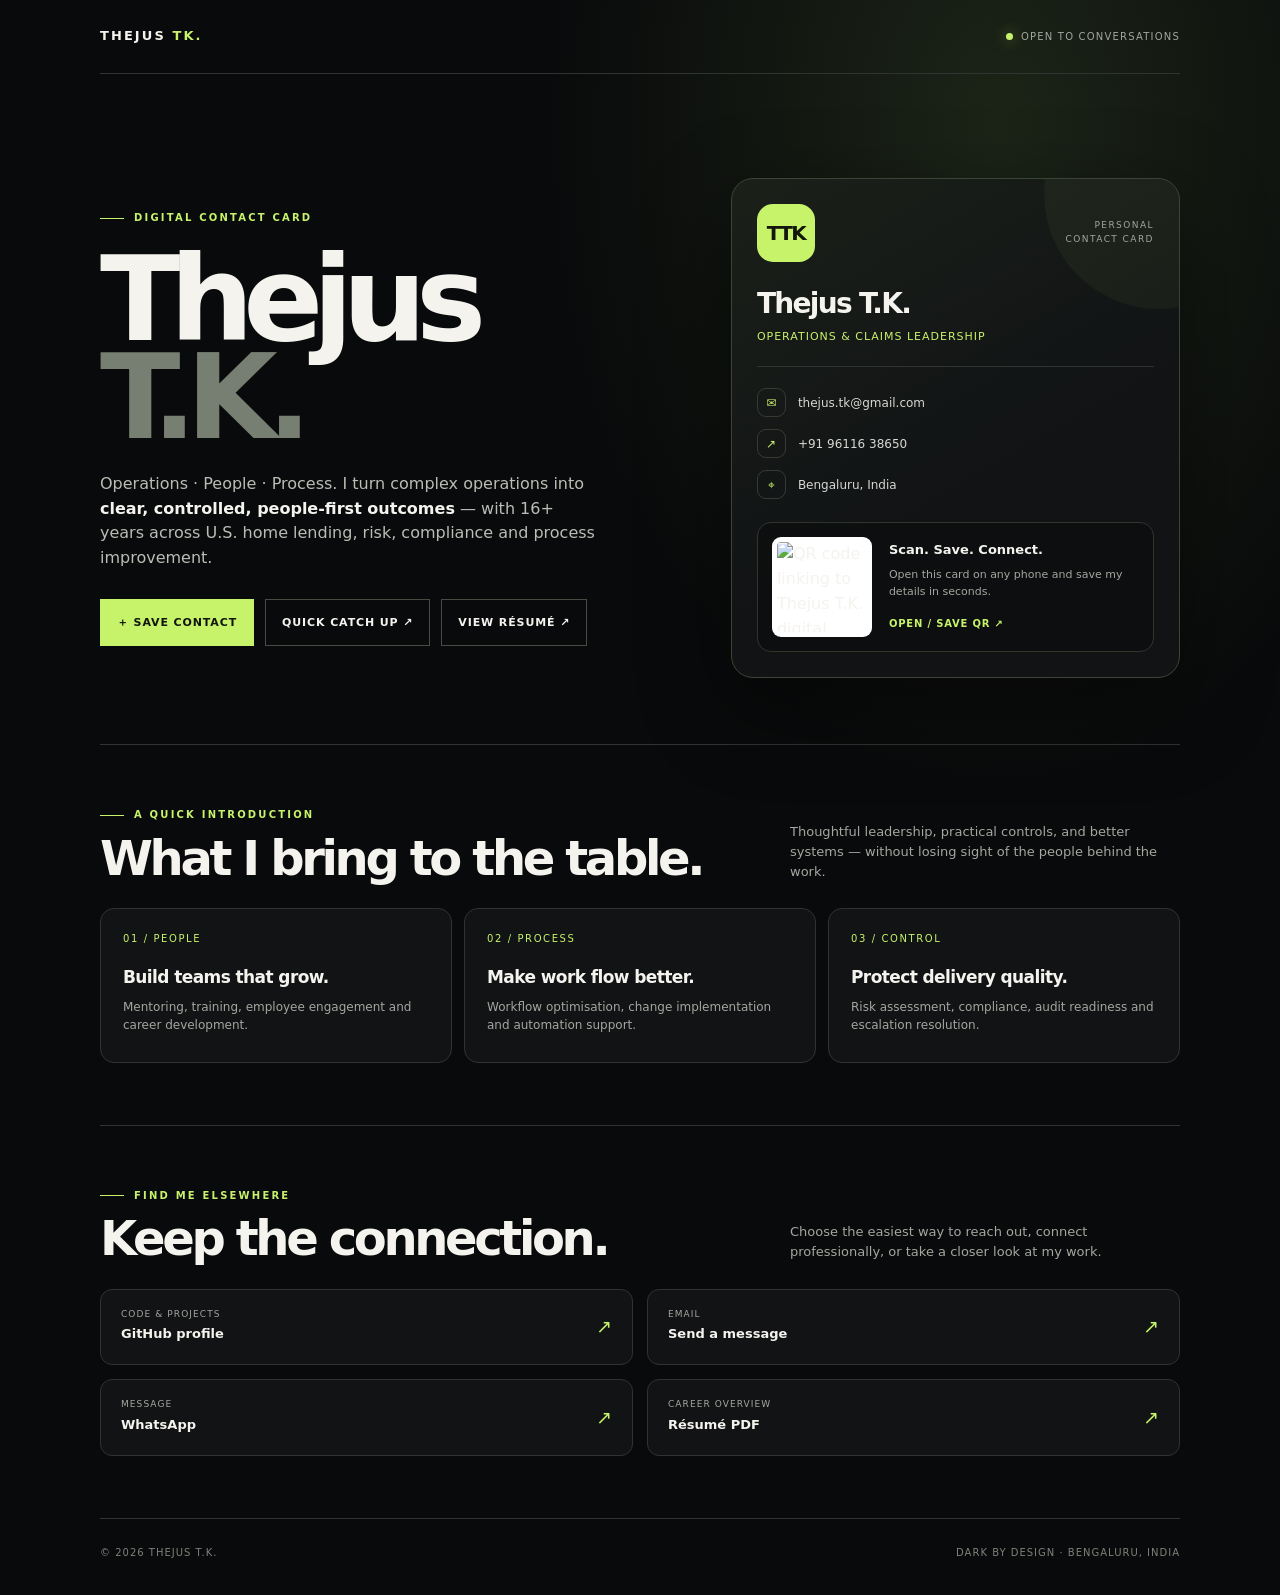
==== commit 8d1746a7: "Redesign homepage as mobile-first digital contact card" ====
--- a/index.html
+++ b/index.html
@@ -1,32 +1,45 @@
 <!doctype html>
 <html lang="en">
 <head>
-<meta charset="utf-8"><meta name="viewport" content="width=device-width,initial-scale=1">
-<meta name="theme-color" content="#090a0b"><meta name="description" content="Thejus T.K. — operations leader with 16+ years in U.S. home lending, operations, risk, compliance and process improvement.">
-<title>Thejus T.K. — Operations, People & Process</title>
+<meta charset="utf-8">
+<meta name="viewport" content="width=device-width,initial-scale=1,viewport-fit=cover">
+<meta name="theme-color" content="#090a0b">
+<meta name="description" content="Thejus T.K. — digital contact card, operations leadership, résumé and quick catch-up.">
+<meta property="og:title" content="Thejus T.K. — Digital Contact Card">
+<meta property="og:description" content="Operations · People · Process. Save my contact or let's catch up.">
+<meta property="og:type" content="website">
+<title>Thejus T.K. — Digital Contact Card</title>
+<link rel="preconnect" href="https://api.qrserver.com">
 <style>
-:root{--bg:#090a0b;--surface:#111315;--surface2:#171a1c;--ink:#f1f0eb;--muted:#9b9e9b;--line:#303331;--accent:#c7f36b;--max:1200px}*{box-sizing:border-box}html{scroll-behavior:smooth;scroll-padding-top:85px}body{margin:0;background:var(--bg);color:var(--ink);font-family:Inter,Arial,Helvetica,sans-serif;line-height:1.6}a{color:inherit;text-decoration:none}button,a{ -webkit-tap-highlight-color:transparent}.shell{width:min(var(--max),calc(100% - 48px));margin:auto}.topbar{height:82px;display:flex;align-items:center;justify-content:space-between;border-bottom:1px solid var(--line)}.wordmark{font-size:15px;font-weight:800;letter-spacing:.17em}.wordmark b{color:var(--accent)}.nav{display:flex;align-items:center;gap:26px;font-size:12px;text-transform:uppercase;letter-spacing:.12em;color:#b8bbb6}.nav a:hover{color:var(--accent)}.nav .nav-cta{border:1px solid #62685a;padding:10px 14px;color:var(--accent)}.hero{padding:70px 0 90px;display:grid;grid-template-columns:1.08fr .92fr;gap:7.5%;align-items:center;min-height:650px}.kicker{display:flex;gap:12px;align-items:center;text-transform:uppercase;font-size:11px;letter-spacing:.2em;color:var(--accent);font-weight:700}.kicker:before{content:"";width:27px;height:1px;background:var(--accent)}h1{font-size:clamp(64px,9.5vw,128px);line-height:.86;letter-spacing:-.095em;font-weight:650;margin:27px 0 30px}h1 span{display:block;color:#747a72}.hero-copy{max-width:560px;font-size:17px;line-height:1.8;color:#b7bbb5}.hero-copy strong{color:var(--ink);font-weight:500}.hero-actions{display:flex;align-items:center;gap:20px;margin-top:33px;flex-wrap:wrap}.button{display:inline-flex;align-items:center;gap:18px;background:var(--accent);color:#11150a;padding:14px 18px;font-size:12px;text-transform:uppercase;letter-spacing:.09em;font-weight:800}.button:hover{background:#dbffa0}.underlink{font-size:12px;text-transform:uppercase;letter-spacing:.1em;border-bottom:1px solid #62665e;padding:8px 0}.underlink:hover{color:var(--accent);border-color:var(--accent)}.portrait-wrap{position:relative;max-width:475px;margin-left:auto;width:100%;padding:0 0 24px 24px}.portrait-wrap:before{content:"";position:absolute;inset:24px 0 0 0;border:1px solid #545a4a}.portrait{position:relative;display:block;width:100%;aspect-ratio:4/5;object-fit:cover;object-position:center 36%;filter:saturate(.72);background:#222}.portrait-label{position:absolute;bottom:0;left:0;background:var(--accent);color:#14170f;padding:12px 16px;font-size:10px;letter-spacing:.15em;text-transform:uppercase;font-weight:800}.side-note{position:absolute;right:-23px;top:30%;writing-mode:vertical-rl;color:#7c817a;letter-spacing:.22em;text-transform:uppercase;font-size:9px}.ticker{border-top:1px solid var(--line);border-bottom:1px solid var(--line);display:grid;grid-template-columns:repeat(4,1fr);padding:22px 0}.metric{padding:0 22px;border-right:1px solid var(--line)}.metric:first-child{padding-left:0}.metric:last-child{border:0}.metric strong{display:block;font-size:35px;line-height:1.2;letter-spacing:-.06em;font-weight:600}.metric strong em{font-style:normal;color:var(--accent)}.metric span{font-size:10px;text-transform:uppercase;letter-spacing:.13em;color:var(--muted)}section.block{padding:100px 0;border-bottom:1px solid var(--line)}.section-top{display:grid;grid-template-columns:.45fr 1fr;gap:6%;margin-bottom:44px}.index{font-size:11px;letter-spacing:.18em;color:var(--accent);text-transform:uppercase;padding-top:12px}.section-top h2{font-size:clamp(36px,5.5vw,66px);line-height:.98;letter-spacing:-.07em;font-weight:550;margin:0;max-width:720px}.section-top p{color:var(--muted);max-width:570px;margin:22px 0 0}.about-grid{display:grid;grid-template-columns:1fr 1fr;gap:18px}.about-card{background:var(--surface);padding:27px 29px;border:1px solid var(--line);min-height:190px}.about-card small{font-size:10px;letter-spacing:.15em;color:var(--accent)}.about-card h3{font-size:22px;letter-spacing:-.04em;margin:17px 0 8px;font-weight:550}.about-card p{font-size:14px;color:var(--muted);margin:0;max-width:480px}.timeline{border-top:1px solid var(--line)}.job{display:grid;grid-template-columns:.38fr 1fr;gap:7%;padding:30px 0;border-bottom:1px solid var(--line)}.job-meta{font-size:12px;color:var(--muted)}.job-meta b{display:block;color:var(--accent);font-size:11px;letter-spacing:.08em;text-transform:uppercase;margin-bottom:7px}.job h3{font-size:24px;letter-spacing:-.04em;font-weight:550;margin:0}.job .sub{font-size:12px;letter-spacing:.07em;text-transform:uppercase;color:#a7aba4;margin:4px 0 13px}.job p{margin:0;color:var(--muted);font-size:14px;max-width:760px}.job .chips{display:flex;flex-wrap:wrap;gap:7px;margin-top:16px}.chip{border:1px solid #353a34;color:#c3c7bf;padding:5px 9px;font-size:10px;letter-spacing:.04em}.impact{display:grid;grid-template-columns:repeat(3,1fr);gap:14px}.impact-card{padding:24px;background:var(--surface);border:1px solid var(--line);min-height:185px}.impact-card strong{font-size:clamp(36px,5vw,58px);letter-spacing:-.07em;font-weight:550;display:block;color:var(--accent);line-height:1.1}.impact-card h3{font-size:14px;font-weight:550;margin:18px 0 5px}.impact-card p{font-size:12px;color:var(--muted);margin:0}.skill-grid{display:grid;grid-template-columns:repeat(3,1fr);border-top:1px solid var(--line);border-left:1px solid var(--line)}.skill{padding:22px;border-right:1px solid var(--line);border-bottom:1px solid var(--line);min-height:160px}.skill .n{font-size:10px;color:var(--accent);letter-spacing:.15em}.skill h3{font-size:17px;font-weight:550;margin:13px 0 8px}.skill p{font-size:12px;color:var(--muted);margin:0}.education{display:grid;grid-template-columns:1fr 1fr;gap:16px}.edu{padding:25px;border:1px solid var(--line);background:var(--surface)}.edu time{font-size:11px;color:var(--accent);letter-spacing:.1em}.edu h3{font-size:19px;font-weight:550;margin:12px 0 5px}.edu p{font-size:13px;color:var(--muted);margin:0}.contact{padding:90px 0 100px;display:grid;grid-template-columns:1fr .65fr;gap:8%;align-items:end}.contact h2{font-size:clamp(50px,8vw,96px);line-height:.9;letter-spacing:-.085em;font-weight:550;margin:25px 0}.contact p{color:var(--muted);max-width:450px}.contact-links{display:grid;gap:0;border-top:1px solid var(--line)}.contact-links a{display:flex;justify-content:space-between;align-items:center;padding:17px 0;border-bottom:1px solid var(--line);font-size:13px}.contact-links a span:last-child{color:var(--accent);font-size:17px}.footer{border-top:1px solid var(--line);padding:24px 0 30px;display:flex;justify-content:space-between;gap:16px;color:#777d76;font-size:10px;letter-spacing:.12em;text-transform:uppercase}.mobile-menu{display:none}
-@media(max-width:800px){.shell{width:calc(100% - 32px)}.topbar{height:auto;min-height:72px}.nav{gap:13px;font-size:10px}.nav a:nth-child(2),.nav a:nth-child(3){display:none}.hero{grid-template-columns:1fr;gap:44px;padding:55px 0 65px;min-height:auto}.hero-copy{font-size:15px}.portrait-wrap{max-width:480px;margin:0 auto}.ticker{grid-template-columns:1fr 1fr;row-gap:20px}.metric:nth-child(2){border:0}.metric:nth-child(3){padding-left:0}.metric strong{font-size:30px}section.block{padding:72px 0}.section-top{grid-template-columns:1fr;gap:16px;margin-bottom:30px}.index{padding:0}.about-grid{grid-template-columns:1fr}.job{grid-template-columns:1fr;gap:12px}.impact{grid-template-columns:1fr 1fr}.skill-grid{grid-template-columns:1fr 1fr}.contact{grid-template-columns:1fr;padding:75px 0;gap:28px}.contact h2{font-size:clamp(50px,12vw,82px)}}
-@media(max-width:460px){h1{font-size:68px}.nav .nav-cta{padding:8px 9px}.wordmark{font-size:12px}.ticker{padding:18px 0}.metric{padding:0 12px}.metric span{font-size:9px}.impact{grid-template-columns:1fr}.skill-grid{grid-template-columns:1fr}.education{grid-template-columns:1fr}.footer{display:block}.footer span{display:block;margin:5px 0}.portrait-wrap{padding-left:14px}.side-note{right:-12px}}
-@media(prefers-reduced-motion:reduce){html{scroll-behavior:auto}}
+:root{color-scheme:dark;--bg:#090a0b;--panel:#111315;--panel2:#171a1c;--ink:#f4f3ee;--muted:#a3a79f;--line:#303431;--accent:#c7f36b;--max:1080px}
+*{box-sizing:border-box}html{scroll-behavior:smooth}body{margin:0;background:radial-gradient(ellipse at 78% 8%,#1c2417 0,transparent 32%),var(--bg);color:var(--ink);font-family:Inter,ui-sans-serif,system-ui,-apple-system,BlinkMacSystemFont,"Segoe UI",sans-serif;line-height:1.55}a{color:inherit;text-decoration:none}button{font:inherit;cursor:pointer}.wrap{width:min(var(--max),calc(100% - 36px));margin:auto}.top{height:74px;display:flex;justify-content:space-between;align-items:center;border-bottom:1px solid var(--line)}.brand{font-weight:850;letter-spacing:.16em;font-size:13px}.brand b{color:var(--accent)}.status{font-size:10px;color:var(--muted);letter-spacing:.12em;text-transform:uppercase;display:flex;align-items:center;gap:8px}.dot{width:7px;height:7px;border-radius:50%;background:var(--accent);box-shadow:0 0 14px #c7f36b80}.hero{display:grid;grid-template-columns:1.1fr .9fr;gap:clamp(28px,7vw,82px);align-items:center;padding:clamp(52px,9vw,104px) 0 66px}.eyebrow{color:var(--accent);font-size:10px;font-weight:750;letter-spacing:.22em;text-transform:uppercase;display:flex;align-items:center;gap:10px}.eyebrow:before{content:"";height:1px;width:24px;background:currentColor}h1{font-size:clamp(62px,10vw,118px);line-height:.83;letter-spacing:-.09em;font-weight:680;margin:25px 0 25px}h1 span{display:block;color:#777e72}.intro{color:#b9bdb5;font-size:16px;max-width:500px}.intro strong{color:var(--ink);font-weight:550}.actions{display:flex;flex-wrap:wrap;gap:11px;margin-top:28px}.btn{display:inline-flex;align-items:center;justify-content:center;gap:12px;min-height:47px;padding:12px 16px;border:1px solid #464c41;font-size:11px;letter-spacing:.08em;text-transform:uppercase;font-weight:800;transition:transform .25s ease,background .25s ease,border-color .25s ease}.btn:hover{transform:translateY(-3px);border-color:var(--accent)}.btn.primary{background:var(--accent);color:#11150a;border-color:var(--accent)}.btn.primary:hover{background:#ddffa1}.card{position:relative;background:linear-gradient(150deg,#1b2019,#111315 58%);border:1px solid #3c4435;border-radius:22px;padding:25px;overflow:hidden;box-shadow:0 28px 90px #0007;transform:translateY(0);transition:transform .4s ease,border-color .4s ease}.card:hover{transform:translateY(-5px);border-color:#78895d}.card:before{content:"";position:absolute;width:230px;height:230px;border-radius:50%;background:#c7f36b0b;right:-95px;top:-100px}.card-top{display:flex;justify-content:space-between;align-items:center;position:relative}.monogram{width:58px;height:58px;border-radius:16px;background:var(--accent);color:#12160b;display:grid;place-items:center;font-size:20px;font-weight:900;letter-spacing:-.08em}.card-label{font-size:9px;letter-spacing:.16em;text-transform:uppercase;color:var(--muted);text-align:right}.card h2{font-size:28px;letter-spacing:-.06em;margin:20px 0 0}.role{color:var(--accent);font-size:11px;letter-spacing:.09em;text-transform:uppercase;margin-top:3px}.rule{height:1px;background:var(--line);margin:21px 0}.detail{display:flex;gap:12px;align-items:center;color:#d6d8d2;font-size:12px;margin:12px 0;overflow-wrap:anywhere}.detail .symbol{width:29px;height:29px;display:grid;place-items:center;border:1px solid #363b32;border-radius:9px;color:var(--accent);flex-shrink:0}.qr-row{display:flex;gap:17px;align-items:center;margin-top:23px;background:#090a0b80;border:1px solid #30352c;padding:14px;border-radius:14px}.qr{width:100px;height:100px;background:#fff;border-radius:9px;padding:5px;object-fit:contain;flex-shrink:0}.qr-copy strong{display:block;font-size:13px}.qr-copy p{font-size:11px;color:var(--muted);margin:5px 0 10px}.mini-link{font-size:10px;color:var(--accent);letter-spacing:.08em;text-transform:uppercase;font-weight:800}.section{padding:62px 0;border-top:1px solid var(--line)}.section-head{display:flex;justify-content:space-between;align-items:end;gap:24px;margin-bottom:26px}.section-head h2{font-size:clamp(30px,5vw,48px);line-height:.98;letter-spacing:-.07em;margin:12px 0 0;font-weight:600}.section-head p{max-width:390px;color:var(--muted);font-size:13px;margin:0}.grid{display:grid;grid-template-columns:repeat(3,1fr);gap:12px}.tile{padding:22px;background:var(--panel);border:1px solid var(--line);border-radius:14px;min-height:155px;transition:transform .3s ease,border-color .3s ease}.tile:hover{transform:translateY(-4px);border-color:#59634a}.tile .n{color:var(--accent);font-size:10px;letter-spacing:.16em}.tile h3{font-size:17px;margin:18px 0 7px;letter-spacing:-.035em}.tile p{font-size:12px;color:var(--muted);margin:0}.connect{display:grid;grid-template-columns:1fr 1fr;gap:14px}.connect a{display:flex;justify-content:space-between;align-items:center;gap:15px;padding:18px 20px;background:var(--panel);border:1px solid var(--line);border-radius:12px;transition:border-color .25s ease,transform .25s ease}.connect a:hover{border-color:var(--accent);transform:translateY(-2px)}.connect small{display:block;color:var(--muted);font-size:9px;letter-spacing:.12em;text-transform:uppercase}.connect strong{font-size:13px;font-weight:600;overflow-wrap:anywhere}.arrow{color:var(--accent);font-size:19px}.foot{padding:26px 0 35px;border-top:1px solid var(--line);display:flex;justify-content:space-between;gap:15px;color:#7d8279;font-size:10px;letter-spacing:.1em;text-transform:uppercase}.reveal{opacity:0;transform:translateY(18px);transition:opacity .7s ease,transform .7s cubic-bezier(.2,.75,.2,1)}.reveal.visible{opacity:1;transform:none}.toast{position:fixed;bottom:20px;left:50%;transform:translate(-50%,20px);opacity:0;pointer-events:none;background:var(--accent);color:#11150a;padding:11px 16px;border-radius:99px;font-size:12px;font-weight:800;transition:.25s;z-index:10}.toast.show{opacity:1;transform:translate(-50%,0)}
+@media(max-width:760px){.hero{grid-template-columns:1fr;padding-top:58px}.card{max-width:520px;width:100%;margin:auto}.section{padding:48px 0}.section-head{display:block}.section-head p{margin-top:14px}.grid{grid-template-columns:1fr 1fr}.tile{min-height:145px}.connect{grid-template-columns:1fr 1fr}}
+@media(max-width:460px){.wrap{width:calc(100% - 28px)}.top{height:64px}.status{font-size:9px}.hero{padding-top:45px;gap:36px}h1{font-size:68px}.intro{font-size:14px}.card{padding:19px;border-radius:17px}.qr-row{gap:12px;padding:10px}.qr{width:88px;height:88px}.grid{grid-template-columns:1fr}.tile{min-height:0}.connect{grid-template-columns:1fr}.foot{display:block}.foot span{display:block;margin:6px 0}}
+@media(prefers-reduced-motion:reduce){*,*:before,*:after{scroll-behavior:auto!important;transition:none!important;animation:none!important}.reveal{opacity:1;transform:none}}
 </style>
 </head>
 <body>
-<header class="shell topbar"><a class="wordmark" href="#home">THEJUS <b>TK.</b></a><nav class="nav" aria-label="Main navigation"><a href="#about">Approach</a><a href="#experience">Experience</a><a href="#expertise">Expertise</a><a class="nav-cta" href="#contact">Let’s connect ↗</a></nav></header>
-<main id="home" class="shell">
-<section class="hero"><div><div class="kicker">Operations · People · Process</div><h1>Thejus<br><span>T.K.</span></h1><p class="hero-copy">I turn complex operations into <strong>clear, controlled, people-first outcomes.</strong> With 16+ years in U.S. home lending and 5+ years in leadership, my work sits at the intersection of delivery, governance, risk, and continuous improvement.</p><div class="hero-actions"><a class="button" href="resume.pdf" target="_blank" rel="noopener">View résumé <span>↗</span></a><a class="underlink" href="#experience">Explore my work ↓</a></div></div><div class="portrait-wrap"><img class="portrait" src="portrait.jpg" alt="Thejus T.K. in a side-profile portrait"><div class="portrait-label">Bengaluru, India · Available for conversations</div><div class="side-note">A little clarity goes a long way</div></div></section>
-<div class="ticker" aria-label="Career overview"><div class="metric"><strong>16<em>+</em></strong><span>Years in home lending</span></div><div class="metric"><strong>05<em>+</em></strong><span>Years in leadership</span></div><div class="metric"><strong>20</strong><span>Team members led</span></div><div class="metric"><strong>08</strong><span>Promotions supported</span></div></div>
-<section id="about" class="block"><div class="section-top"><div class="index">01 / Approach</div><div><h2>Good operations are built on people, discipline, and better systems.</h2><p>I bring structure to high-stakes workflows while keeping the people doing the work in view. My approach combines thoughtful leadership, practical controls, and process improvements that can scale.</p></div></div><div class="about-grid"><article class="about-card"><small>01 — PEOPLE</small><h3>Build teams that grow.</h3><p>Mentoring, training, employee engagement, career development, and clear communication across teams and stakeholders.</p></article><article class="about-card"><small>02 — PROCESS</small><h3>Make work flow better.</h3><p>Workflow optimisation, change implementation, operational planning, reporting, and automation support.</p></article><article class="about-card"><small>03 — CONTROL</small><h3>Protect the quality of delivery.</h3><p>Risk assessment, audit readiness, compliance, access management, control testing, and escalation resolution.</p></article><article class="about-card"><small>04 — PARTNERSHIP</small><h3>Align people around outcomes.</h3><p>Cross-functional collaboration, stakeholder briefings, business reviews, process walkthroughs, and change communication.</p></article></div></section>
-<section id="experience" class="block"><div class="section-top"><div class="index">02 / Experience</div><div><h2>A career shaped by complex work and steady progress.</h2><p>From frontline financial analysis and compliance to team leadership across mortgage and claims operations.</p></div></div><div class="timeline">
-<article class="job"><div class="job-meta"><b>Aug 2015 — Present</b>Wells Fargo</div><div><h3>Operations & Claims Leadership</h3><div class="sub">Fraud & Claims Operations Associate Manager · Operations Associate Manager · Earlier operations roles</div><p>Lead and support operational delivery across documentation, home preservation, loss mitigation, and fraud/claims work. Delivered new-hire briefings for 150+, Code of Conduct sessions for 350+, and coordinated seating plans for 400+ employees. Led a 20-member documentation team, supported 8 promotions, automated onboarding/offboarding across 50+ teams, and strengthened controls, audit readiness, and leadership reporting.</p><div class="chips"><span class="chip">People leadership</span><span class="chip">KRI / SLA</span><span class="chip">Risk & controls</span><span class="chip">Change management</span></div></div></article>
-<article class="job"><div class="job-meta"><b>Nov 2014 — Aug 2015</b>Contractacore</div><div><h3>Sales Coordinator</h3><div class="sub">Contractor network & coordination</div><p>Researched and built a verified database of U.S. residential contractors, supported onboarding and platform adoption, and coordinated homeowner-contractor interactions including escrow-based payments.</p></div></article>
-<article class="job"><div class="job-meta"><b>Dec 2011 — Oct 2014</b>Altisource</div><div><h3>Compliance & Property Preservation</h3><div class="sub">Compliance Analyst · Property Preservation Coordinator</div><p>Handled high-priority escalations, audits, claims investigations, compliance monitoring, and corrective actions. Coordinated regional vendors and orders, monitored SLA and quality standards, and supported continuity across property-preservation workflows.</p></div></article>
-<article class="job"><div class="job-meta"><b>Aug 2010 — Nov 2011</b>Aditya Birla Minacs (Tutor Vista)</div><div><h3>Associate</h3><div class="sub">Customer support & online learning</div><p>Helped students and parents select online tutoring packages and navigate the online tutoring platform.</p></div></article>
-</div></section>
-<section class="block"><div class="section-top"><div class="index">03 / Selected impact</div><div><h2>Small process changes. Meaningful operational impact.</h2><p>A few examples of scale and outcomes from the work documented in my résumé.</p></div></div><div class="impact"><article class="impact-card"><strong>50+</strong><h3>Teams supported by workflow automation</h3><p>Onboarding/offboarding using smart lists and access management.</p></article><article class="impact-card"><strong>200+</strong><h3>Onshore staff trained</h3><p>Virtual training, certifications, access coordination, and quality feedback.</p></article><article class="impact-card"><strong>$112</strong><h3>Per team member in savings</h3><p>Reported savings from a workflow automation initiative.</p></article></div></section>
-<section id="expertise" class="block"><div class="section-top"><div class="index">04 / Expertise</div><div><h2>The operating toolkit.</h2><p>A practical mix of leadership, governance, delivery, and technology enablement.</p></div></div><div class="skill-grid"><article class="skill"><div class="n">01</div><h3>Leadership & development</h3><p>Team mentoring · Career planning · Engagement · Training · Knowledge transfer</p></article><article class="skill"><div class="n">02</div><h3>Operations & delivery</h3><p>Mortgage documentation · SLA/KRI tracking · Inventory planning · Workflow coordination</p></article><article class="skill"><div class="n">03</div><h3>Risk & compliance</h3><p>Audit readiness · Regulatory compliance · RCSA · Control testing · Escalations</p></article><article class="skill"><div class="n">04</div><h3>Process improvement</h3><p>Process redesign · Automation support · Change control · Efficiency initiatives</p></article><article class="skill"><div class="n">05</div><h3>Reporting & stakeholders</h3><p>MIS reporting · Business reviews · Dashboards · Process walkthroughs</p></article><article class="skill"><div class="n">06</div><h3>Tools & platforms</h3><p>Tableau · Confluence · SharePoint · Microsoft Lists · Microsoft Teams</p></article></div></section>
-<section class="block"><div class="section-top"><div class="index">05 / Education</div><div><h2>Foundations & credentials.</h2></div></div><div class="education"><article class="edu"><time>2019 — 2020</time><h3>Accredited Mortgage Professional (AMP)</h3><p>Professional designation</p></article><article class="edu"><time>2012 — 2014</time><h3>Bachelor of Commerce</h3><p>Dr. C. V. Raman University · Thalassery, Kerala</p></article></div></section>
-<section id="contact" class="contact"><div><div class="kicker">Open to good conversations</div><h2>Let’s make<br>work better.</h2><p>For conversations around operations, process improvement, governance, and people leadership, reach out directly.</p></div><div class="contact-links"><a href="mailto:thejus.tk@gmail.com"><span>thejus.tk@gmail.com</span><span>↗</span></a><a href="tel:+919611638650"><span>+91 96116 38650</span><span>↗</span></a><a href="resume.pdf" target="_blank" rel="noopener"><span>Open résumé PDF</span><span>↗</span></a><a href="https://github.com/thejustk-byte" target="_blank" rel="noopener"><span>GitHub profile</span><span>↗</span></a></div></section>
-<footer class="footer"><span>© <span id="year">2026</span> Thejus T.K.</span><span>Built with intention · Bengaluru, India</span></footer>
-</main><script>document.getElementById('year').textContent=new Date().getFullYear();</script>
+<header class="wrap top"><a class="brand" href="#top">THEJUS <b>TK.</b></a><div class="status"><span class="dot"></span> Open to conversations</div></header>
+<main id="top" class="wrap">
+<section class="hero">
+<div class="reveal"><div class="eyebrow">Digital contact card</div><h1>Thejus<br><span>T.K.</span></h1><p class="intro">Operations · People · Process. I turn complex operations into <strong>clear, controlled, people-first outcomes</strong> — with 16+ years across U.S. home lending, risk, compliance and process improvement.</p><div class="actions"><a class="btn primary" href="contact.vcf" download>＋ Save contact</a><a class="btn" href="quick-catch-up.html">Quick catch up ↗</a><a class="btn" href="resume.pdf" target="_blank" rel="noopener">View résumé ↗</a></div></div>
+<aside class="card reveal" aria-label="Contact card">
+<div class="card-top"><div class="monogram">TTK</div><div class="card-label">Personal<br>contact card</div></div>
+<h2>Thejus T.K.</h2><div class="role">Operations &amp; Claims Leadership</div>
+<div class="rule"></div>
+<a class="detail" href="mailto:thejus.tk@gmail.com"><span class="symbol">✉</span><span>thejus.tk@gmail.com</span></a>
+<a class="detail" href="tel:+919611638650"><span class="symbol">↗</span><span>+91 96116 38650</span></a>
+<div class="detail"><span class="symbol">⌖</span><span>Bengaluru, India</span></div>
+<div class="qr-row"><img class="qr" src="https://api.qrserver.com/v1/create-qr-code/?size=220x220&margin=6&data=https%3A%2F%2Fthejustk-byte.github.io%2F" alt="QR code linking to Thejus T.K. digital contact card" width="100" height="100"><div class="qr-copy"><strong>Scan. Save. Connect.</strong><p>Open this card on any phone and save my details in seconds.</p><a class="mini-link" href="https://api.qrserver.com/v1/create-qr-code/?size=900x900&margin=12&data=https%3A%2F%2Fthejustk-byte.github.io%2F" download="thejus-contact-qr.png" target="_blank" rel="noopener">Open / save QR ↗</a></div></div>
+</aside>
+</section>
+<section class="section reveal"><div class="section-head"><div><div class="eyebrow">A quick introduction</div><h2>What I bring to the table.</h2></div><p>Thoughtful leadership, practical controls, and better systems — without losing sight of the people behind the work.</p></div><div class="grid"><article class="tile"><div class="n">01 / PEOPLE</div><h3>Build teams that grow.</h3><p>Mentoring, training, employee engagement and career development.</p></article><article class="tile"><div class="n">02 / PROCESS</div><h3>Make work flow better.</h3><p>Workflow optimisation, change implementation and automation support.</p></article><article class="tile"><div class="n">03 / CONTROL</div><h3>Protect delivery quality.</h3><p>Risk assessment, compliance, audit readiness and escalation resolution.</p></article></div></section>
+<section class="section reveal"><div class="section-head"><div><div class="eyebrow">Find me elsewhere</div><h2>Keep the connection.</h2></div><p>Choose the easiest way to reach out, connect professionally, or take a closer look at my work.</p></div><div class="connect"><a href="https://github.com/thejustk-byte" target="_blank" rel="noopener"><span><small>Code &amp; projects</small><strong>GitHub profile</strong></span><span class="arrow">↗</span></a><a href="mailto:thejus.tk@gmail.com"><span><small>Email</small><strong>Send a message</strong></span><span class="arrow">↗</span></a><a href="https://wa.me/919611638650" target="_blank" rel="noopener"><span><small>Message</small><strong>WhatsApp</strong></span><span class="arrow">↗</span></a><a href="resume.pdf" target="_blank" rel="noopener"><span><small>Career overview</small><strong>Résumé PDF</strong></span><span class="arrow">↗</span></a></div></section>
+<footer class="foot"><span>© <span id="year">2026</span> Thejus T.K.</span><span>Dark by design · Bengaluru, India</span></footer>
+</main><div class="toast" id="toast" role="status" aria-live="polite"></div>
+<script>
+document.getElementById('year').textContent=new Date().getFullYear();
+const reduced=window.matchMedia('(prefers-reduced-motion: reduce)').matches;
+if(!reduced&&'IntersectionObserver'in window){const io=new IntersectionObserver(entries=>entries.forEach(e=>{if(e.isIntersecting){e.target.classList.add('visible');io.unobserve(e.target)}}),{threshold:.12});document.querySelectorAll('.reveal').forEach(el=>io.observe(el))}else{document.querySelectorAll('.reveal').forEach(el=>el.classList.add('visible'))}
+</script>
 </body></html>
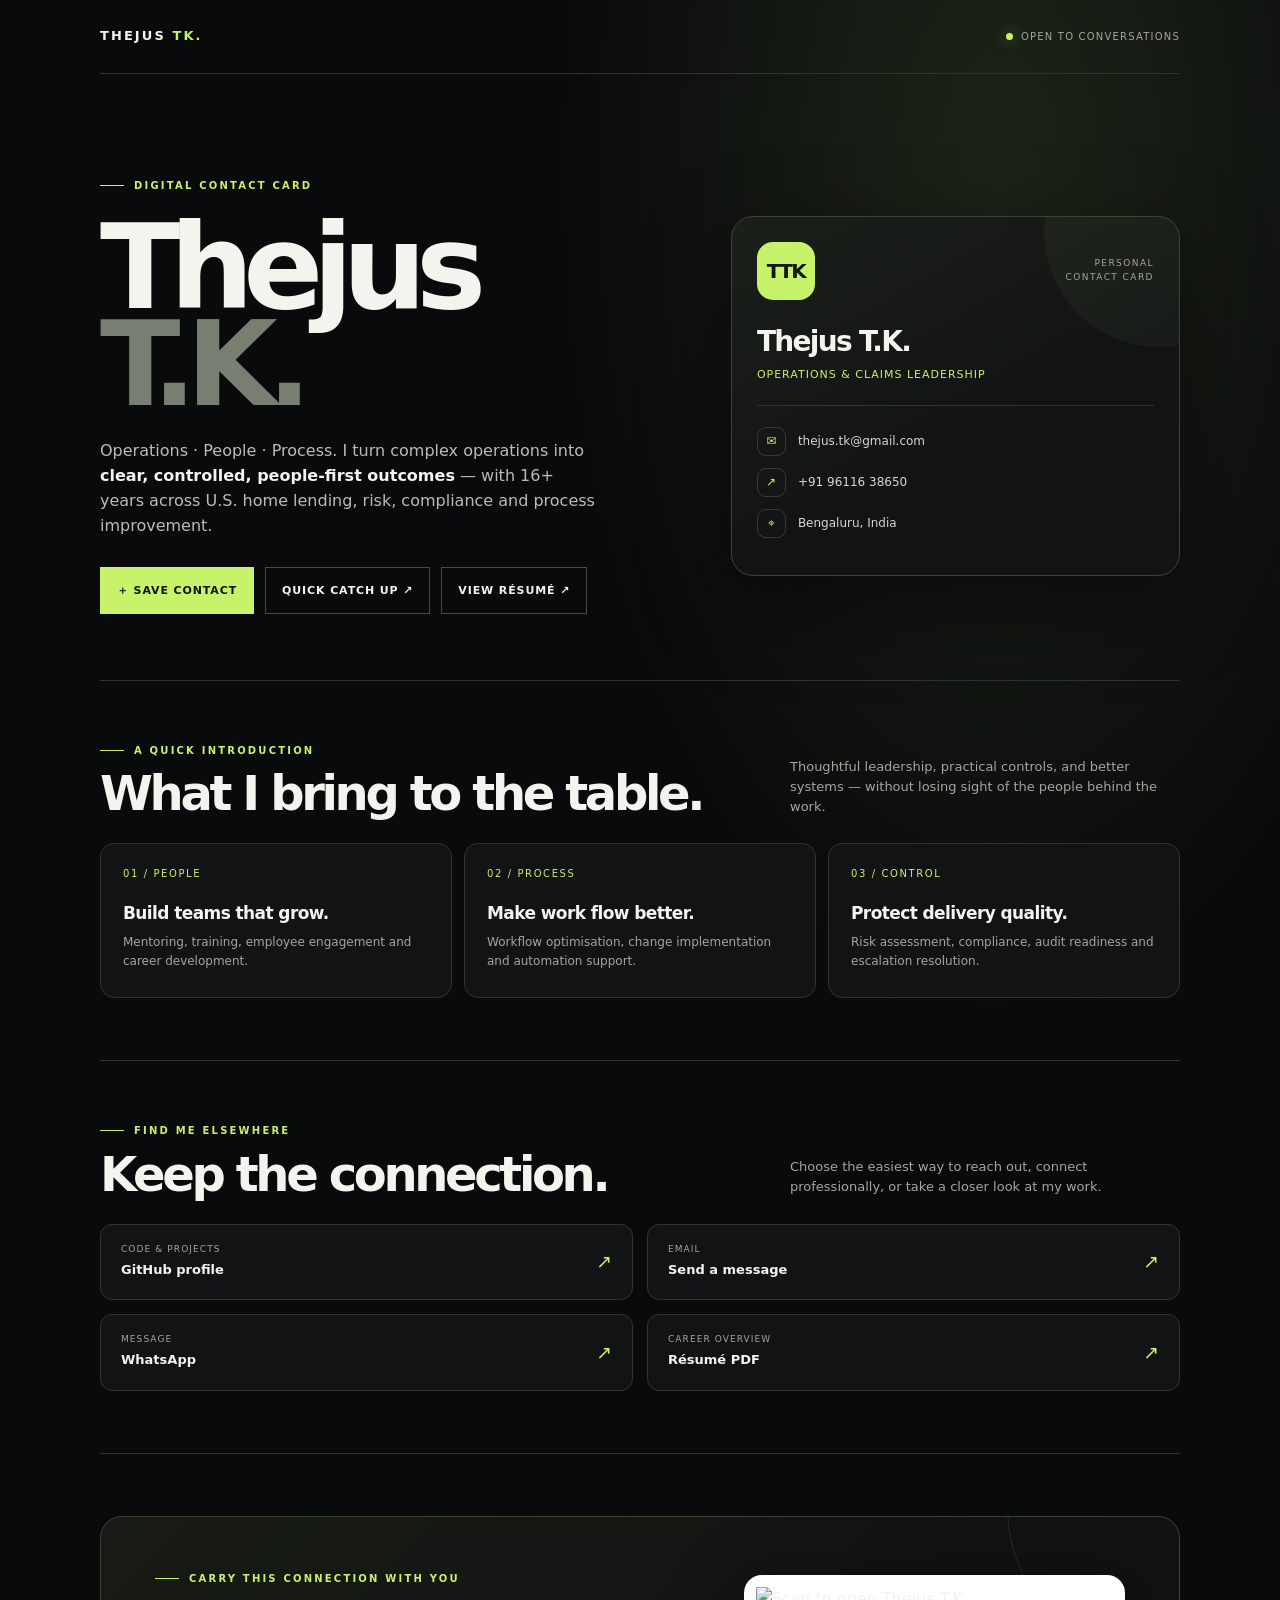
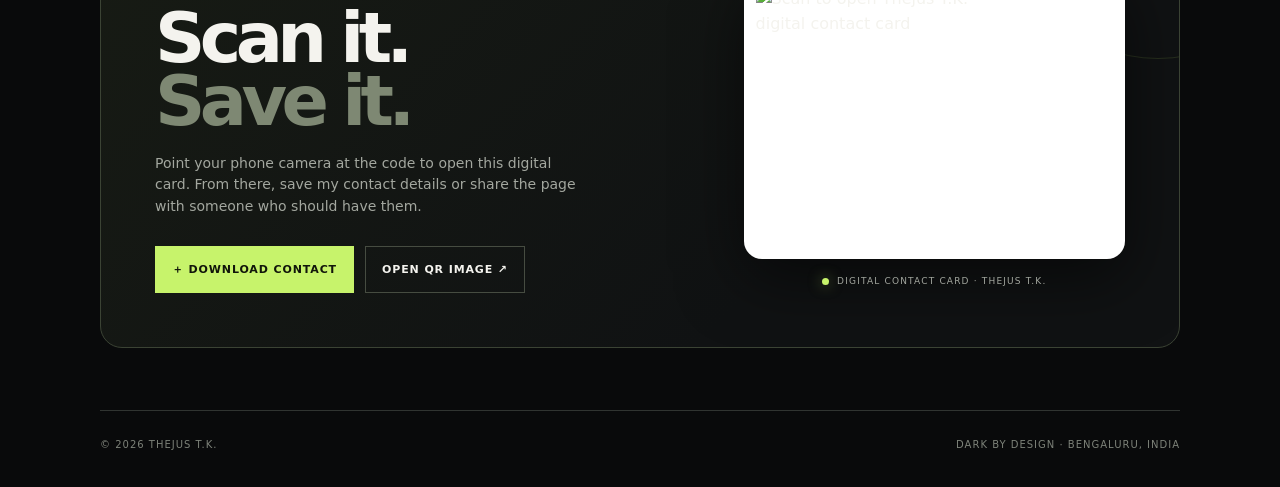
==== commit 10ef30b2: "Move QR code to a redesigned bottom contact section" ====
--- a/index.html
+++ b/index.html
@@ -16,7 +16,8 @@
 @media(max-width:760px){.hero{grid-template-columns:1fr;padding-top:58px}.card{max-width:520px;width:100%;margin:auto}.section{padding:48px 0}.section-head{display:block}.section-head p{margin-top:14px}.grid{grid-template-columns:1fr 1fr}.tile{min-height:145px}.connect{grid-template-columns:1fr 1fr}}
 @media(max-width:460px){.wrap{width:calc(100% - 28px)}.top{height:64px}.status{font-size:9px}.hero{padding-top:45px;gap:36px}h1{font-size:68px}.intro{font-size:14px}.card{padding:19px;border-radius:17px}.qr-row{gap:12px;padding:10px}.qr{width:88px;height:88px}.grid{grid-template-columns:1fr}.tile{min-height:0}.connect{grid-template-columns:1fr}.foot{display:block}.foot span{display:block;margin:6px 0}}
 @media(prefers-reduced-motion:reduce){*,*:before,*:after{scroll-behavior:auto!important;transition:none!important;animation:none!important}.reveal{opacity:1;transform:none}}
-</style>
+.qr-bottom{display:grid;grid-template-columns:1fr .75fr;gap:clamp(28px,7vw,80px);align-items:center;background:linear-gradient(135deg,#171b14,#101213 68%);border:1px solid #3b4334;border-radius:22px;padding:clamp(22px,5vw,54px);overflow:hidden;position:relative}.qr-bottom:after{content:"";position:absolute;width:300px;height:300px;border:1px solid #c7f36b20;border-radius:50%;right:-130px;top:-160px;pointer-events:none}.qr-bottom h2{font-size:clamp(42px,7vw,70px);line-height:.9;letter-spacing:-.08em;margin:20px 0}.qr-bottom h2 span{color:#7e8873}.qr-bottom p{max-width:430px;color:var(--muted);font-size:14px}.qr-bottom-art{display:flex;flex-direction:column;align-items:center;position:relative;z-index:1}.qr-frame{background:#fff;padding:12px;border-radius:18px;box-shadow:0 18px 65px #0008}.qr-large{display:block;width:min(100%,260px);height:auto;aspect-ratio:1;object-fit:contain}.qr-caption{display:flex;align-items:center;gap:8px;font-size:9px;letter-spacing:.13em;text-transform:uppercase;color:var(--muted);margin-top:16px}.qr-caption .dot{display:inline-block;flex-shrink:0}
+@media(max-width:760px){.qr-bottom{grid-template-columns:1fr}.qr-bottom-art{grid-row:1}.qr-large{width:min(62vw,230px)}.qr-bottom-copy{text-align:center}.qr-bottom-copy .eyebrow{justify-content:center}.qr-bottom-copy .actions{justify-content:center}}</style>
 </head>
 <body>
 <header class="wrap top"><a class="brand" href="#top">THEJUS <b>TK.</b></a><div class="status"><span class="dot"></span> Open to conversations</div></header>
@@ -30,11 +31,12 @@
 <a class="detail" href="mailto:thejus.tk@gmail.com"><span class="symbol">✉</span><span>thejus.tk@gmail.com</span></a>
 <a class="detail" href="tel:+919611638650"><span class="symbol">↗</span><span>+91 96116 38650</span></a>
 <div class="detail"><span class="symbol">⌖</span><span>Bengaluru, India</span></div>
-<div class="qr-row"><img class="qr" src="https://api.qrserver.com/v1/create-qr-code/?size=220x220&margin=6&data=https%3A%2F%2Fthejustk-byte.github.io%2F" alt="QR code linking to Thejus T.K. digital contact card" width="100" height="100"><div class="qr-copy"><strong>Scan. Save. Connect.</strong><p>Open this card on any phone and save my details in seconds.</p><a class="mini-link" href="https://api.qrserver.com/v1/create-qr-code/?size=900x900&margin=12&data=https%3A%2F%2Fthejustk-byte.github.io%2F" download="thejus-contact-qr.png" target="_blank" rel="noopener">Open / save QR ↗</a></div></div>
+</div>
 </aside>
 </section>
 <section class="section reveal"><div class="section-head"><div><div class="eyebrow">A quick introduction</div><h2>What I bring to the table.</h2></div><p>Thoughtful leadership, practical controls, and better systems — without losing sight of the people behind the work.</p></div><div class="grid"><article class="tile"><div class="n">01 / PEOPLE</div><h3>Build teams that grow.</h3><p>Mentoring, training, employee engagement and career development.</p></article><article class="tile"><div class="n">02 / PROCESS</div><h3>Make work flow better.</h3><p>Workflow optimisation, change implementation and automation support.</p></article><article class="tile"><div class="n">03 / CONTROL</div><h3>Protect delivery quality.</h3><p>Risk assessment, compliance, audit readiness and escalation resolution.</p></article></div></section>
 <section class="section reveal"><div class="section-head"><div><div class="eyebrow">Find me elsewhere</div><h2>Keep the connection.</h2></div><p>Choose the easiest way to reach out, connect professionally, or take a closer look at my work.</p></div><div class="connect"><a href="https://github.com/thejustk-byte" target="_blank" rel="noopener"><span><small>Code &amp; projects</small><strong>GitHub profile</strong></span><span class="arrow">↗</span></a><a href="mailto:thejus.tk@gmail.com"><span><small>Email</small><strong>Send a message</strong></span><span class="arrow">↗</span></a><a href="https://wa.me/919611638650" target="_blank" rel="noopener"><span><small>Message</small><strong>WhatsApp</strong></span><span class="arrow">↗</span></a><a href="resume.pdf" target="_blank" rel="noopener"><span><small>Career overview</small><strong>Résumé PDF</strong></span><span class="arrow">↗</span></a></div></section>
+<section class="section reveal" id="scan-card"><div class="qr-bottom"><div class="qr-bottom-copy"><div class="eyebrow">Carry this connection with you</div><h2>Scan it.<br><span>Save it.</span></h2><p>Point your phone camera at the code to open this digital card. From there, save my contact details or share the page with someone who should have them.</p><div class="actions"><a class="btn primary" href="contact.vcf" download>＋ Download contact</a><a class="btn" href="https://api.qrserver.com/v1/create-qr-code/?size=900x900&amp;margin=12&amp;data=https%3A%2F%2Fthejustk-byte.github.io%2F" target="_blank" rel="noopener">Open QR image ↗</a></div></div><div class="qr-bottom-art"><div class="qr-frame"><img class="qr-large" src="https://api.qrserver.com/v1/create-qr-code/?size=500x500&amp;margin=8&amp;data=https%3A%2F%2Fthejustk-byte.github.io%2F" alt="Scan to open Thejus T.K. digital contact card" width="260" height="260" loading="lazy"></div><div class="qr-caption"><span class="dot"></span> Digital contact card · Thejus T.K.</div></div></div></section>
 <footer class="foot"><span>© <span id="year">2026</span> Thejus T.K.</span><span>Dark by design · Bengaluru, India</span></footer>
 </main><div class="toast" id="toast" role="status" aria-live="polite"></div>
 <script>
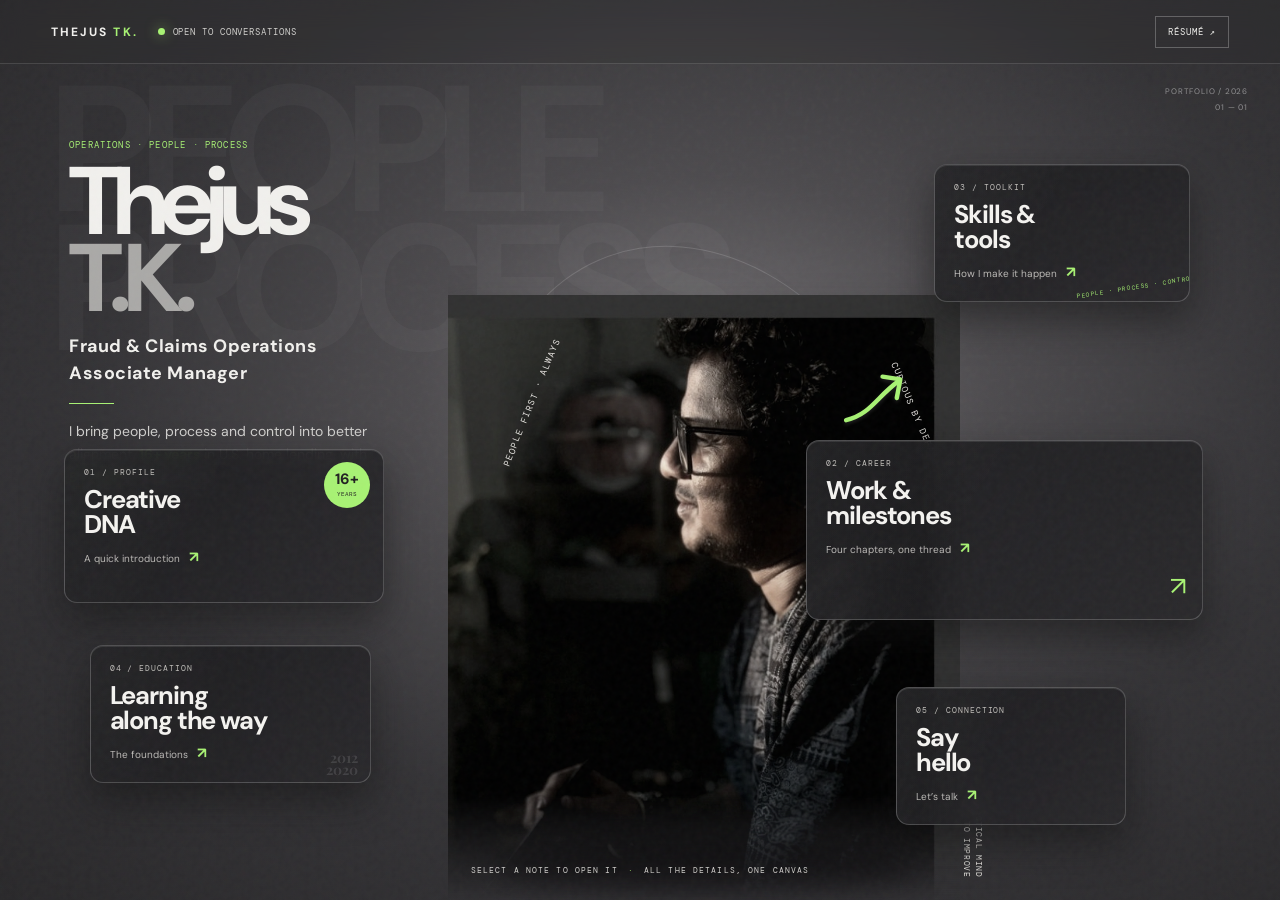
==== commit e6a2d962: "Redesign portfolio as interactive one-screen experience" ====
--- a/index.html
+++ b/index.html
@@ -1,47 +1,37 @@
 <!doctype html>
 <html lang="en">
 <head>
-<meta charset="utf-8">
-<meta name="viewport" content="width=device-width,initial-scale=1,viewport-fit=cover">
-<meta name="theme-color" content="#090a0b">
-<meta name="description" content="Thejus T.K. — digital contact card, operations leadership, résumé and quick catch-up.">
-<meta property="og:title" content="Thejus T.K. — Digital Contact Card">
-<meta property="og:description" content="Operations · People · Process. Save my contact or let's catch up.">
-<meta property="og:type" content="website">
-<title>Thejus T.K. — Digital Contact Card</title>
-<link rel="preconnect" href="https://api.qrserver.com">
-<style>
-:root{color-scheme:dark;--bg:#090a0b;--panel:#111315;--panel2:#171a1c;--ink:#f4f3ee;--muted:#a3a79f;--line:#303431;--accent:#c7f36b;--max:1080px}
-*{box-sizing:border-box}html{scroll-behavior:smooth}body{margin:0;background:radial-gradient(ellipse at 78% 8%,#1c2417 0,transparent 32%),var(--bg);color:var(--ink);font-family:Inter,ui-sans-serif,system-ui,-apple-system,BlinkMacSystemFont,"Segoe UI",sans-serif;line-height:1.55}a{color:inherit;text-decoration:none}button{font:inherit;cursor:pointer}.wrap{width:min(var(--max),calc(100% - 36px));margin:auto}.top{height:74px;display:flex;justify-content:space-between;align-items:center;border-bottom:1px solid var(--line)}.brand{font-weight:850;letter-spacing:.16em;font-size:13px}.brand b{color:var(--accent)}.status{font-size:10px;color:var(--muted);letter-spacing:.12em;text-transform:uppercase;display:flex;align-items:center;gap:8px}.dot{width:7px;height:7px;border-radius:50%;background:var(--accent);box-shadow:0 0 14px #c7f36b80}.hero{display:grid;grid-template-columns:1.1fr .9fr;gap:clamp(28px,7vw,82px);align-items:center;padding:clamp(52px,9vw,104px) 0 66px}.eyebrow{color:var(--accent);font-size:10px;font-weight:750;letter-spacing:.22em;text-transform:uppercase;display:flex;align-items:center;gap:10px}.eyebrow:before{content:"";height:1px;width:24px;background:currentColor}h1{font-size:clamp(62px,10vw,118px);line-height:.83;letter-spacing:-.09em;font-weight:680;margin:25px 0 25px}h1 span{display:block;color:#777e72}.intro{color:#b9bdb5;font-size:16px;max-width:500px}.intro strong{color:var(--ink);font-weight:550}.actions{display:flex;flex-wrap:wrap;gap:11px;margin-top:28px}.btn{display:inline-flex;align-items:center;justify-content:center;gap:12px;min-height:47px;padding:12px 16px;border:1px solid #464c41;font-size:11px;letter-spacing:.08em;text-transform:uppercase;font-weight:800;transition:transform .25s ease,background .25s ease,border-color .25s ease}.btn:hover{transform:translateY(-3px);border-color:var(--accent)}.btn.primary{background:var(--accent);color:#11150a;border-color:var(--accent)}.btn.primary:hover{background:#ddffa1}.card{position:relative;background:linear-gradient(150deg,#1b2019,#111315 58%);border:1px solid #3c4435;border-radius:22px;padding:25px;overflow:hidden;box-shadow:0 28px 90px #0007;transform:translateY(0);transition:transform .4s ease,border-color .4s ease}.card:hover{transform:translateY(-5px);border-color:#78895d}.card:before{content:"";position:absolute;width:230px;height:230px;border-radius:50%;background:#c7f36b0b;right:-95px;top:-100px}.card-top{display:flex;justify-content:space-between;align-items:center;position:relative}.monogram{width:58px;height:58px;border-radius:16px;background:var(--accent);color:#12160b;display:grid;place-items:center;font-size:20px;font-weight:900;letter-spacing:-.08em}.card-label{font-size:9px;letter-spacing:.16em;text-transform:uppercase;color:var(--muted);text-align:right}.card h2{font-size:28px;letter-spacing:-.06em;margin:20px 0 0}.role{color:var(--accent);font-size:11px;letter-spacing:.09em;text-transform:uppercase;margin-top:3px}.rule{height:1px;background:var(--line);margin:21px 0}.detail{display:flex;gap:12px;align-items:center;color:#d6d8d2;font-size:12px;margin:12px 0;overflow-wrap:anywhere}.detail .symbol{width:29px;height:29px;display:grid;place-items:center;border:1px solid #363b32;border-radius:9px;color:var(--accent);flex-shrink:0}.qr-row{display:flex;gap:17px;align-items:center;margin-top:23px;background:#090a0b80;border:1px solid #30352c;padding:14px;border-radius:14px}.qr{width:100px;height:100px;background:#fff;border-radius:9px;padding:5px;object-fit:contain;flex-shrink:0}.qr-copy strong{display:block;font-size:13px}.qr-copy p{font-size:11px;color:var(--muted);margin:5px 0 10px}.mini-link{font-size:10px;color:var(--accent);letter-spacing:.08em;text-transform:uppercase;font-weight:800}.section{padding:62px 0;border-top:1px solid var(--line)}.section-head{display:flex;justify-content:space-between;align-items:end;gap:24px;margin-bottom:26px}.section-head h2{font-size:clamp(30px,5vw,48px);line-height:.98;letter-spacing:-.07em;margin:12px 0 0;font-weight:600}.section-head p{max-width:390px;color:var(--muted);font-size:13px;margin:0}.grid{display:grid;grid-template-columns:repeat(3,1fr);gap:12px}.tile{padding:22px;background:var(--panel);border:1px solid var(--line);border-radius:14px;min-height:155px;transition:transform .3s ease,border-color .3s ease}.tile:hover{transform:translateY(-4px);border-color:#59634a}.tile .n{color:var(--accent);font-size:10px;letter-spacing:.16em}.tile h3{font-size:17px;margin:18px 0 7px;letter-spacing:-.035em}.tile p{font-size:12px;color:var(--muted);margin:0}.connect{display:grid;grid-template-columns:1fr 1fr;gap:14px}.connect a{display:flex;justify-content:space-between;align-items:center;gap:15px;padding:18px 20px;background:var(--panel);border:1px solid var(--line);border-radius:12px;transition:border-color .25s ease,transform .25s ease}.connect a:hover{border-color:var(--accent);transform:translateY(-2px)}.connect small{display:block;color:var(--muted);font-size:9px;letter-spacing:.12em;text-transform:uppercase}.connect strong{font-size:13px;font-weight:600;overflow-wrap:anywhere}.arrow{color:var(--accent);font-size:19px}.foot{padding:26px 0 35px;border-top:1px solid var(--line);display:flex;justify-content:space-between;gap:15px;color:#7d8279;font-size:10px;letter-spacing:.1em;text-transform:uppercase}.reveal{opacity:0;transform:translateY(18px);transition:opacity .7s ease,transform .7s cubic-bezier(.2,.75,.2,1)}.reveal.visible{opacity:1;transform:none}.toast{position:fixed;bottom:20px;left:50%;transform:translate(-50%,20px);opacity:0;pointer-events:none;background:var(--accent);color:#11150a;padding:11px 16px;border-radius:99px;font-size:12px;font-weight:800;transition:.25s;z-index:10}.toast.show{opacity:1;transform:translate(-50%,0)}
-@media(max-width:760px){.hero{grid-template-columns:1fr;padding-top:58px}.card{max-width:520px;width:100%;margin:auto}.section{padding:48px 0}.section-head{display:block}.section-head p{margin-top:14px}.grid{grid-template-columns:1fr 1fr}.tile{min-height:145px}.connect{grid-template-columns:1fr 1fr}}
-@media(max-width:460px){.wrap{width:calc(100% - 28px)}.top{height:64px}.status{font-size:9px}.hero{padding-top:45px;gap:36px}h1{font-size:68px}.intro{font-size:14px}.card{padding:19px;border-radius:17px}.qr-row{gap:12px;padding:10px}.qr{width:88px;height:88px}.grid{grid-template-columns:1fr}.tile{min-height:0}.connect{grid-template-columns:1fr}.foot{display:block}.foot span{display:block;margin:6px 0}}
-@media(prefers-reduced-motion:reduce){*,*:before,*:after{scroll-behavior:auto!important;transition:none!important;animation:none!important}.reveal{opacity:1;transform:none}}
-.qr-bottom{display:grid;grid-template-columns:1fr .75fr;gap:clamp(28px,7vw,80px);align-items:center;background:linear-gradient(135deg,#171b14,#101213 68%);border:1px solid #3b4334;border-radius:22px;padding:clamp(22px,5vw,54px);overflow:hidden;position:relative}.qr-bottom:after{content:"";position:absolute;width:300px;height:300px;border:1px solid #c7f36b20;border-radius:50%;right:-130px;top:-160px;pointer-events:none}.qr-bottom h2{font-size:clamp(42px,7vw,70px);line-height:.9;letter-spacing:-.08em;margin:20px 0}.qr-bottom h2 span{color:#7e8873}.qr-bottom p{max-width:430px;color:var(--muted);font-size:14px}.qr-bottom-art{display:flex;flex-direction:column;align-items:center;position:relative;z-index:1}.qr-frame{background:#fff;padding:12px;border-radius:18px;box-shadow:0 18px 65px #0008}.qr-large{display:block;width:min(100%,260px);height:auto;aspect-ratio:1;object-fit:contain}.qr-caption{display:flex;align-items:center;gap:8px;font-size:9px;letter-spacing:.13em;text-transform:uppercase;color:var(--muted);margin-top:16px}.qr-caption .dot{display:inline-block;flex-shrink:0}
-@media(max-width:760px){.qr-bottom{grid-template-columns:1fr}.qr-bottom-art{grid-row:1}.qr-large{width:min(62vw,230px)}.qr-bottom-copy{text-align:center}.qr-bottom-copy .eyebrow{justify-content:center}.qr-bottom-copy .actions{justify-content:center}}</style>
+<meta charset="utf-8"><meta name="viewport" content="width=device-width,initial-scale=1,viewport-fit=cover"><meta name="theme-color" content="#242426">
+<meta name="description" content="Thejus T.K. — operations, people and process. Explore experience, education, skills and contact in an interactive one-screen portfolio.">
+<meta property="og:title" content="Thejus T.K. — Interactive Portfolio"><meta property="og:description" content="An operations leader's portfolio, gathered on one canvas."><meta property="og:type" content="website">
+<title>Thejus T.K. — Interactive Portfolio</title>
+<link rel="preconnect" href="https://fonts.googleapis.com"><link rel="preconnect" href="https://fonts.gstatic.com" crossorigin><link href="https://fonts.googleapis.com/css2?family=DM+Mono:wght@400;500&family=DM+Sans:wght@400;500;600;700&family=Playfair+Display:wght@600;700;800&display=swap" rel="stylesheet">
+<link rel="stylesheet" href="assets/site.css"><script defer src="assets/site.js"></script>
 </head>
 <body>
-<header class="wrap top"><a class="brand" href="#top">THEJUS <b>TK.</b></a><div class="status"><span class="dot"></span> Open to conversations</div></header>
-<main id="top" class="wrap">
-<section class="hero">
-<div class="reveal"><div class="eyebrow">Digital contact card</div><h1>Thejus<br><span>T.K.</span></h1><p class="intro">Operations · People · Process. I turn complex operations into <strong>clear, controlled, people-first outcomes</strong> — with 16+ years across U.S. home lending, risk, compliance and process improvement.</p><div class="actions"><a class="btn primary" href="contact.vcf" download>＋ Save contact</a><a class="btn" href="quick-catch-up.html">Quick catch up ↗</a><a class="btn" href="resume.pdf" target="_blank" rel="noopener">View résumé ↗</a></div></div>
-<aside class="card reveal" aria-label="Contact card">
-<div class="card-top"><div class="monogram">TTK</div><div class="card-label">Personal<br>contact card</div></div>
-<h2>Thejus T.K.</h2><div class="role">Operations &amp; Claims Leadership</div>
-<div class="rule"></div>
-<a class="detail" href="mailto:thejus.tk@gmail.com"><span class="symbol">✉</span><span>thejus.tk@gmail.com</span></a>
-<a class="detail" href="tel:+919611638650"><span class="symbol">↗</span><span>+91 96116 38650</span></a>
-<div class="detail"><span class="symbol">⌖</span><span>Bengaluru, India</span></div>
+<a class="skip-link" href="#topics">Skip to portfolio topics</a>
+<div class="studio-noise" aria-hidden="true"></div>
+<header class="topbar"><a class="wordmark" href="index.html" aria-label="Thejus T.K. home">THEJUS <span>TK.</span></a><span class="availability"><i></i> OPEN TO CONVERSATIONS</span><a class="top-resume" href="resume.pdf" target="_blank" rel="noopener">RÉSUMÉ <span aria-hidden="true">↗</span></a></header>
+<main class="stage" id="topics" aria-label="Thejus T.K. interactive portfolio">
+<div class="backdrop-type" aria-hidden="true">PEOPLE<br>PROCESS</div>
+<section class="identity" aria-labelledby="name"><p class="eyebrow">OPERATIONS · PEOPLE · PROCESS</p><h1 id="name">Thejus<br><span>T.K.</span></h1><p class="role-line">Fraud &amp; Claims Operations<br>Associate Manager</p><div class="identity-rule"></div><p class="intro">I bring people, process and control into better alignment. <strong>16+ years</strong> in U.S. home lending, with <strong>5+ years</strong> in leadership.</p><p class="place"><span aria-hidden="true">⌖</span> Bengaluru, India</p></section>
+<div class="portrait-stage" aria-label="Portrait of Thejus T.K."><div class="orbit orbit-one"></div><div class="orbit orbit-two"></div><span class="orbit-label orbit-label-a">PEOPLE FIRST · ALWAYS</span><span class="orbit-label orbit-label-b">CURIOUS BY DEFAULT</span><div class="portrait-halo"></div><div class="portrait-shadow"></div><img class="portrait" src="portrait.jpg" alt="Thejus T.K." width="640" height="640"><span class="portrait-caption">A PRACTICAL MIND<br>WITH ROOM TO IMPROVE</span><svg class="lime-arrow" viewBox="0 0 90 75" aria-hidden="true"><path d="M8 61 C36 54 42 35 67 17"/><path d="m49 12 20 3-4 21"/></svg></div>
+<section class="topic-cloud" aria-label="Select a topic to explore">
+<button class="topic topic-about" type="button" data-topic="about" aria-haspopup="dialog"><span class="topic-index">01 / PROFILE</span><strong>Creative<br>DNA</strong><span class="topic-hint">A quick introduction <b>↗</b></span><span class="topic-sticker" aria-hidden="true">16+<small>YEARS</small></span></button>
+<button class="topic topic-career" type="button" data-topic="career" aria-haspopup="dialog"><span class="topic-index">02 / CAREER</span><strong>Work &amp;<br>milestones</strong><span class="topic-hint">Four chapters, one thread <b>↗</b></span><span class="topic-corner" aria-hidden="true">↗</span></button>
+<button class="topic topic-skills" type="button" data-topic="skills" aria-haspopup="dialog"><span class="topic-index">03 / TOOLKIT</span><strong>Skills &amp;<br>tools</strong><span class="topic-hint">How I make it happen <b>↗</b></span><span class="skill-orbit" aria-hidden="true">PEOPLE · PROCESS · CONTROL</span></button>
+<button class="topic topic-education" type="button" data-topic="education" aria-haspopup="dialog"><span class="topic-index">04 / EDUCATION</span><strong>Learning<br>along the way</strong><span class="topic-hint">The foundations <b>↗</b></span><span class="topic-year" aria-hidden="true">2012<br>2020</span></button>
+<button class="topic topic-contact" type="button" data-topic="contact" aria-haspopup="dialog"><span class="topic-index">05 / CONNECTION</span><strong>Say<br>hello</strong><span class="topic-hint">Let’s talk <b>↗</b></span></button>
+</section>
+<div class="canvas-note">SELECT A NOTE TO OPEN IT <span aria-hidden="true">·</span> ALL THE DETAILS, ONE CANVAS</div>
+<div class="folio mono" aria-hidden="true">PORTFOLIO / 2026 <span>01 — 01</span></div>
+</main>
+<div class="modal-backdrop" id="bubble" hidden>
+<section class="bubble" role="dialog" aria-modal="true" aria-labelledby="bubble-title" tabindex="-1"><button class="bubble-close" type="button" aria-label="Close details">×</button><span class="bubble-kicker" id="bubble-kicker">PROFILE / 01</span><div id="bubble-content"></div><div class="bubble-footer"><span>THEJUS T.K. · BENGALURU</span><span>ESC TO CLOSE</span></div></section>
 </div>
-</aside>
-</section>
-<section class="section reveal"><div class="section-head"><div><div class="eyebrow">A quick introduction</div><h2>What I bring to the table.</h2></div><p>Thoughtful leadership, practical controls, and better systems — without losing sight of the people behind the work.</p></div><div class="grid"><article class="tile"><div class="n">01 / PEOPLE</div><h3>Build teams that grow.</h3><p>Mentoring, training, employee engagement and career development.</p></article><article class="tile"><div class="n">02 / PROCESS</div><h3>Make work flow better.</h3><p>Workflow optimisation, change implementation and automation support.</p></article><article class="tile"><div class="n">03 / CONTROL</div><h3>Protect delivery quality.</h3><p>Risk assessment, compliance, audit readiness and escalation resolution.</p></article></div></section>
-<section class="section reveal"><div class="section-head"><div><div class="eyebrow">Find me elsewhere</div><h2>Keep the connection.</h2></div><p>Choose the easiest way to reach out, connect professionally, or take a closer look at my work.</p></div><div class="connect"><a href="https://github.com/thejustk-byte" target="_blank" rel="noopener"><span><small>Code &amp; projects</small><strong>GitHub profile</strong></span><span class="arrow">↗</span></a><a href="mailto:thejus.tk@gmail.com"><span><small>Email</small><strong>Send a message</strong></span><span class="arrow">↗</span></a><a href="https://wa.me/919611638650" target="_blank" rel="noopener"><span><small>Message</small><strong>WhatsApp</strong></span><span class="arrow">↗</span></a><a href="resume.pdf" target="_blank" rel="noopener"><span><small>Career overview</small><strong>Résumé PDF</strong></span><span class="arrow">↗</span></a></div></section>
-<section class="section reveal" id="scan-card"><div class="qr-bottom"><div class="qr-bottom-copy"><div class="eyebrow">Carry this connection with you</div><h2>Scan it.<br><span>Save it.</span></h2><p>Point your phone camera at the code to open this digital card. From there, save my contact details or share the page with someone who should have them.</p><div class="actions"><a class="btn primary" href="contact.vcf" download>＋ Download contact</a><a class="btn" href="https://api.qrserver.com/v1/create-qr-code/?size=900x900&amp;margin=12&amp;data=https%3A%2F%2Fthejustk-byte.github.io%2F" target="_blank" rel="noopener">Open QR image ↗</a></div></div><div class="qr-bottom-art"><div class="qr-frame"><img class="qr-large" src="https://api.qrserver.com/v1/create-qr-code/?size=500x500&amp;margin=8&amp;data=https%3A%2F%2Fthejustk-byte.github.io%2F" alt="Scan to open Thejus T.K. digital contact card" width="260" height="260" loading="lazy"></div><div class="qr-caption"><span class="dot"></span> Digital contact card · Thejus T.K.</div></div></div></section>
-<footer class="foot"><span>© <span id="year">2026</span> Thejus T.K.</span><span>Dark by design · Bengaluru, India</span></footer>
-</main><div class="toast" id="toast" role="status" aria-live="polite"></div>
-<script>
-document.getElementById('year').textContent=new Date().getFullYear();
-const reduced=window.matchMedia('(prefers-reduced-motion: reduce)').matches;
-if(!reduced&&'IntersectionObserver'in window){const io=new IntersectionObserver(entries=>entries.forEach(e=>{if(e.isIntersecting){e.target.classList.add('visible');io.unobserve(e.target)}}),{threshold:.12});document.querySelectorAll('.reveal').forEach(el=>io.observe(el))}else{document.querySelectorAll('.reveal').forEach(el=>el.classList.add('visible'))}
-</script>
-</body></html>+<template id="content-about"><h2 id="bubble-title">Creative <em>DNA.</em></h2><p class="bubble-lead">I’m an operations and claims professional who likes making complex work clearer, steadier and more human.</p><div class="stat-row"><div><b>16+</b><span>years in U.S. home lending</span></div><div><b>5+</b><span>years in leadership</span></div><div><b>20</b><span>team members led</span></div></div><p>My experience spans end-to-end delivery, cross-functional collaboration, change management and governance, with a strong foundation in risk, compliance and process optimisation. I care about clear ownership, useful systems and the people behind the work.</p></template>
+<template id="content-career"><h2 id="bubble-title">Creative <em>journey.</em></h2><p class="bubble-lead">A career across home lending, claims, compliance and operations leadership.</p><div class="career-list"><article><time>2015 — PRESENT</time><div><h3>Wells Fargo</h3><p>Fraud &amp; Claims Operations Associate Manager · Operations Associate Manager · Work Director · Subject Matter Expert · Senior and Financial Analyst roles</p><ul><li>Led a 20-member documentation team and supported 8 promotions.</li><li>Facilitated Code of Conduct sessions for 350+ employees and induction for 150+ new hires.</li><li>Automated onboarding and offboarding for 50+ teams; strengthened audit readiness and controls.</li><li>Led virtual training for 200+ onshore staff and supported high-value claims reviews.</li></ul></div></article><article><time>2014 — 2015</time><div><h3>Contractacore</h3><p>Sales Coordinator · Contractor onboarding, homeowner coordination and escrow-based payments.</p></div></article><article><time>2011 — 2014</time><div><h3>Altisource</h3><p>Compliance Analyst / Property Preservation Coordinator · Escalations, audits, claims research, vendor SLAs and regulatory alignment.</p></div></article><article><time>2010 — 2011</time><div><h3>Aditya Birla Minacs · Tutor Vista</h3><p>Associate · Training and workflow improvements, including reported savings of $112 per team member.</p></div></article></div></template>
+<template id="content-skills"><h2 id="bubble-title">The <em>toolkit.</em></h2><p class="bubble-lead">Leadership with a practical streak. Structure that leaves room for people.</p><div class="skill-columns"><article><h3>People &amp; leadership</h3><ul><li>Team leadership and mentoring</li><li>Career development planning</li><li>Employee engagement and culture</li><li>Cross-functional collaboration</li><li>Training, knowledge transfer and onboarding</li></ul></article><article><h3>Operations &amp; control</h3><ul><li>Mortgage operations and documentation</li><li>Workflow optimisation and inventory planning</li><li>Risk assessment and mitigation</li><li>Audit readiness, internal controls and compliance</li><li>RCSA execution, control testing, SLA and KRI tracking</li></ul></article><article><h3>Reporting &amp; technology</h3><ul><li>MIS reporting, data analysis and business reviews</li><li>Escalation handling and stakeholder communication</li><li>Confluence · Tableau · SharePoint Lists · OXP WDC</li></ul></article></div></template>
+<template id="content-education"><h2>Learning along<br>the <em>way.</em></h2><p class="bubble-lead">Professional credentials and study that support a career in operations.</p><div class="education-list"><article><span>2019 — 2020</span><div><h3>Accredited Mortgage Professional</h3><p>AMP Designation</p></div><b>AMP</b></article><article><span>2012 — 2014</span><div><h3>Bachelor of Commerce</h3><p>Dr. C.V. Raman University · Thalassery, Kerala</p></div><b>B.COM</b></article></div></template>
+<template id="content-contact"><h2>Let’s make<br>something <em>better.</em></h2><p class="bubble-lead">Have a thoughtful challenge, a useful idea or a reason to connect? I’d be glad to hear from you.</p><div class="contact-links"><a href="mailto:thejus.tk@gmail.com"><span>EMAIL</span><b>thejus.tk@gmail.com ↗</b></a><a href="tel:+919611638650"><span>PHONE</span><b>+91 96116 38650 ↗</b></a><a href="https://github.com/thejustk-byte" target="_blank" rel="noopener"><span>CODE &amp; PROJECTS</span><b>GitHub profile ↗</b></a><a href="resume.pdf" target="_blank" rel="noopener"><span>CAREER OVERVIEW</span><b>Open résumé PDF ↗</b></a><a href="contact.vcf" download><span>CONTACT CARD</span><b>Save contact ↗</b></a></div></template>
+</body></html>
--- a/assets/site.css
+++ b/assets/site.css
@@ -0,0 +1,5 @@
+:root{color-scheme:dark;--bg:#242426;--ink:#f1f0ed;--muted:#aaa9a7;--lime:#a8f274;--panel:#141416e8;--line:#ffffff28;--sans:'DM Sans',Arial,sans-serif;--serif:'Playfair Display',Georgia,serif;--mono:'DM Mono',monospace}*{box-sizing:border-box}html,body{height:100%;margin:0}body{overflow:hidden;background:radial-gradient(ellipse at 55% 43%,#777477 0,#4d4b4e 29%,#333235 62%,#29282a 100%);color:var(--ink);font-family:var(--sans);line-height:1.5}.studio-noise{position:fixed;inset:0;z-index:10;pointer-events:none;opacity:.12;background-image:url("data:image/svg+xml,%3Csvg viewBox='0 0 180 180' xmlns='http://www.w3.org/2000/svg'%3E%3Cfilter id='n'%3E%3CfeTurbulence type='fractalNoise' baseFrequency='.8' numOctaves='3' stitchTiles='stitch'/%3E%3C/filter%3E%3Crect width='100%25' height='100%25' filter='url(%23n)' opacity='.28'/%3E%3C/svg%3E")}.skip-link{position:fixed;z-index:30;left:10px;top:10px;padding:9px 12px;background:var(--lime);color:#171717;transform:translateY(-160%)}.skip-link:focus{transform:none}a{color:inherit;text-decoration:none}button{font:inherit}.topbar{height:64px;position:relative;z-index:11;display:flex;align-items:center;gap:20px;padding:0 clamp(18px,4vw,58px);border-bottom:1px solid #ffffff21;background:#25252730;backdrop-filter:blur(12px)}.wordmark{font-size:12px;font-weight:700;letter-spacing:.17em}.wordmark span{color:var(--lime)}.availability{display:flex;align-items:center;gap:8px;margin-right:auto;font:9px var(--mono);letter-spacing:.1em;color:#d0cfcc}.availability i{width:7px;height:7px;border-radius:50%;background:var(--lime);box-shadow:0 0 13px #a8f274aa}.top-resume{font:9px var(--mono);letter-spacing:.1em;border:1px solid #ffffff40;padding:9px 12px;transition:.2s}.top-resume:hover{border-color:var(--lime);color:var(--lime)}.stage{height:calc(100svh - 64px);min-height:510px;max-width:1600px;margin:0 auto;position:relative;overflow:hidden;isolation:isolate}.backdrop-type{position:absolute;z-index:-1;left:4%;top:2%;font-size:clamp(68px,14vw,205px);line-height:.78;font-weight:700;letter-spacing:-.08em;color:#ffffff08;pointer-events:none}.identity{position:absolute;z-index:3;left:5.4%;top:9%;width:28%;max-width:370px}.eyebrow{font:9px var(--mono);letter-spacing:.13em;color:var(--lime);margin:0 0 13px}.identity h1{font-size:clamp(55px,7.5vw,105px);line-height:.8;letter-spacing:-.085em;margin:0;font-weight:700}.identity h1 span{color:#aaa9a7}.role-line{font-size:clamp(12px,1.4vw,18px);font-weight:700;letter-spacing:.03em;margin:15px 0 12px}.identity-rule{height:1px;width:45px;background:var(--lime);margin:16px 0}.intro{font-size:clamp(11px,1.1vw,14px);color:#d3d2d0;line-height:1.65;margin:0;max-width:315px}.intro strong{color:var(--lime)}.place{font:9px var(--mono);color:#c3c1bf;margin-top:17px;letter-spacing:.03em}.place span{color:var(--lime);font-size:14px;margin-right:5px}.portrait-stage{position:absolute;z-index:1;width:40%;height:90%;left:35%;bottom:0;display:grid;place-items:end center;perspective:900px;pointer-events:none}.portrait-halo{position:absolute;width:73%;height:84%;bottom:3%;background:radial-gradient(ellipse,#b5b3b326 0,transparent 70%);filter:blur(12px)}.portrait-shadow{position:absolute;bottom:1%;width:83%;height:7%;border-radius:50%;background:#151416bb;filter:blur(15px)}.portrait{position:relative;z-index:1;width:100%;height:95%;object-fit:contain;object-position:center bottom;filter:grayscale(.72) contrast(1.04) drop-shadow(0 22px 18px #1119);transform:translateZ(40px);animation:portraitIn 1.1s cubic-bezier(.2,.8,.2,1) both;mask-image:linear-gradient(#000 85%,#0000 100%)}.orbit{position:absolute;border:1px solid #ffffff25;border-radius:50%;left:9%;top:12%;width:82%;height:71%;transform:rotate(-23deg)}.orbit-two{left:20%;top:21%;width:61%;height:62%;border-color:#a8f27429;transform:rotate(32deg)}.orbit-label{position:absolute;z-index:2;color:#e9e7e3;font:9px var(--mono);letter-spacing:.17em;white-space:nowrap}.orbit-label-a{left:3%;top:33%;transform:rotate(-68deg)}.orbit-label-b{right:-3%;top:35%;transform:rotate(67deg)}.portrait-caption{position:absolute;z-index:2;bottom:18%;right:0;color:#e3e1dd;font:8px/1.55 var(--mono);letter-spacing:.08em;text-align:right;transform:rotate(90deg) translateX(100%);transform-origin:right bottom}.lime-arrow{position:absolute;z-index:4;right:8%;top:29%;width:80px;fill:none;stroke:var(--lime);stroke-width:5;stroke-linecap:round;stroke-linejoin:round;filter:drop-shadow(0 2px 2px #222)}.topic-cloud{position:absolute;inset:0;z-index:4;pointer-events:none}.topic{pointer-events:auto;position:absolute;display:flex;flex-direction:column;align-items:flex-start;text-align:left;color:#f4f3f0;border:1px solid #ffffff37;background:linear-gradient(135deg,#19191bea,#29282bdd);box-shadow:0 18px 38px #1118,inset 0 1px 0 #ffffff18;border-radius:13px;padding:17px 19px;overflow:hidden;cursor:pointer;transition:transform .35s cubic-bezier(.2,.8,.2,1),border-color .25s,box-shadow .35s;transform-style:preserve-3d;backdrop-filter:blur(8px)}.topic:before{content:"";position:absolute;inset:0;background:linear-gradient(120deg,#ffffff0c,transparent 42%);pointer-events:none}.topic:hover,.topic:focus-visible{transform:translateY(-6px) rotateX(2deg) rotateY(-2deg) scale(1.025);border-color:#a8f274a8;box-shadow:0 24px 50px #111a,0 0 0 1px #a8f27433,inset 0 1px 0 #ffffff25}.topic:focus-visible,.top-resume:focus-visible,.bubble-close:focus-visible,.contact-links a:focus-visible{outline:2px solid var(--lime);outline-offset:3px}.topic-index{font:8px var(--mono);letter-spacing:.12em;color:#bebcb8}.topic strong{font-size:clamp(19px,2vw,28px);line-height:.98;letter-spacing:-.045em;margin:10px 0 9px}.topic-hint{font-size:10px;color:#bbb9b6}.topic-hint b{color:var(--lime);font-size:15px;margin-left:6px}.topic-about{left:5%;top:46%;width:25%;min-height:154px}.topic-career{right:6%;top:45%;width:31%;min-height:180px}.topic-skills{right:7%;top:12%;width:20%;min-height:135px}.topic-education{left:7%;bottom:14%;width:22%;min-height:125px}.topic-contact{right:12%;bottom:9%;width:18%;min-height:108px}.topic-sticker{position:absolute;right:13px;top:12px;display:grid;place-content:center;text-align:center;width:46px;height:46px;border-radius:50%;background:var(--lime);color:#222;font-size:15px;font-weight:700;line-height:1}.topic-sticker small{font:6px var(--mono);margin-top:3px}.topic-corner{position:absolute;right:16px;bottom:13px;color:var(--lime);font-size:26px}.skill-orbit{position:absolute;right:-6px;bottom:10px;font:6px var(--mono);color:#a8f274;letter-spacing:.1em;transform:rotate(-9deg)}.topic-year{position:absolute;right:12px;bottom:5px;font:700 14px/.9 var(--serif);color:#ffffff1f;text-align:right}.canvas-note{position:absolute;z-index:4;bottom:3%;left:50%;transform:translateX(-50%);font:8px var(--mono);letter-spacing:.14em;color:#d0cecb;white-space:nowrap}.canvas-note span{color:var(--lime);padding:0 4px}.folio{position:absolute;right:2.5%;top:2.5%;font-size:8px;letter-spacing:.1em;color:#ffffff75}.folio span{display:block;text-align:right;margin-top:4px}.modal-backdrop{position:fixed;z-index:20;inset:0;display:grid;place-items:center;padding:18px;background:#121214a8;backdrop-filter:blur(8px)}.modal-backdrop[hidden]{display:none}.bubble{position:relative;width:min(680px,calc(100vw - 36px));max-height:min(82svh,720px);overflow:auto;background:linear-gradient(145deg,#f4f1e9,#e3dfd6);color:#262521;border:1px solid #ffffffa8;border-radius:18px;padding:clamp(24px,4vw,42px);box-shadow:0 28px 95px #000b,inset 0 1px 0 #fff;transform-origin:center;animation:bubblePop .38s cubic-bezier(.18,.86,.32,1.22) both}.bubble:after{content:"";position:absolute;right:8%;top:-9px;width:105px;height:20px;background:#e2cf9ed1;transform:rotate(3deg);box-shadow:0 2px 3px #0002}.bubble-close{position:absolute;z-index:1;right:16px;top:15px;width:34px;height:34px;border:1px solid #26252145;border-radius:50%;background:transparent;color:#282721;font-size:24px;line-height:1;cursor:pointer}.bubble-close:hover{background:#292822;color:#fff}.bubble-kicker{font:9px var(--mono);letter-spacing:.14em;color:#777367}.bubble h2{font:700 clamp(34px,6vw,58px)/.98 var(--serif);letter-spacing:-.06em;margin:13px 42px 14px 0}.bubble h2 em{color:#648d48;font-weight:600}.bubble p{font-size:13px;line-height:1.8;color:#57564f}.bubble .bubble-lead{font-size:15px;max-width:560px;color:#42413b;margin:0 0 20px}.bubble-footer{border-top:1px solid #24231f25;margin-top:22px;padding-top:12px;display:flex;justify-content:space-between;gap:12px;font:8px var(--mono);letter-spacing:.07em;color:#7f7c72}.stat-row{display:grid;grid-template-columns:repeat(3,1fr);gap:10px;margin:18px 0 20px}.stat-row div{background:#292822;color:#f4f1e8;padding:13px 15px;display:flex;flex-direction:column;gap:5px;border-radius:6px}.stat-row b{font:700 28px var(--serif);color:var(--lime)}.stat-row span{font-size:9px;line-height:1.4;color:#d3d0c5}.career-list{display:flex;flex-direction:column;gap:14px}.career-list article{display:grid;grid-template-columns:120px 1fr;gap:18px;border-top:1px solid #26251f24;padding-top:13px}.career-list time,.education-list>article>span{font:8px var(--mono);letter-spacing:.06em;color:#777367;padding-top:5px}.career-list h3,.skill-columns h3,.education-list h3{font:700 17px var(--serif);margin:0 0 3px}.career-list p,.career-list ul,.skill-columns ul,.education-list p{font-size:11px;line-height:1.65;color:#56554e;margin:0}.career-list ul,.skill-columns ul{padding-left:16px;margin-top:7px}.skill-columns{display:grid;grid-template-columns:1fr 1fr;gap:18px}.skill-columns article{border-top:1px solid #26251f24;padding-top:12px}.skill-columns article:last-child{grid-column:1/-1}.skill-columns h3{margin-bottom:7px}.education-list{display:flex;flex-direction:column;gap:15px}.education-list article{display:grid;grid-template-columns:110px 1fr auto;gap:16px;align-items:start;padding:17px;background:#fff9;border:1px solid #26251f14;border-radius:7px}.education-list article>b{font:9px var(--mono);border:1px solid #77905d;color:#63824c;padding:5px 7px;transform:rotate(4deg)}.education-list p{margin-top:4px}.contact-links{display:grid;grid-template-columns:1fr 1fr;gap:10px}.contact-links a{display:flex;flex-direction:column;gap:6px;background:#fff9;border:1px solid #28261f1f;border-radius:7px;padding:12px;transition:background .2s,border-color .2s}.contact-links a:hover{background:#fff;border-color:#78915e}.contact-links span{font:8px var(--mono);letter-spacing:.1em;color:#777367}.contact-links b{font-size:12px;color:#292821;overflow-wrap:anywhere}.bubble.is-closing{animation:bubbleOut .2s ease-in both}@keyframes bubblePop{from{opacity:0;transform:translateY(24px) scale(.82) rotateX(13deg)}to{opacity:1;transform:none}}@keyframes bubbleOut{to{opacity:0;transform:translateY(10px) scale(.94)}}@keyframes portraitIn{from{opacity:0;transform:translateY(35px) scale(.96)}to{opacity:1;transform:translateY(0) scale(1)}}
+@media(max-width:900px){.identity{left:4%;top:8%;width:30%}.portrait-stage{left:31%;width:43%}.topic-about{left:4%;top:48%;width:27%}.topic-career{right:3%;width:32%}.topic-skills{right:4%;width:23%}.topic-education{left:4%;width:24%}.topic-contact{right:6%;width:19%}.identity h1{font-size:clamp(54px,8vw,78px)}.intro{font-size:11px}}
+@media(max-width:640px){.topbar{height:54px;padding-inline:15px;gap:12px}.availability{font-size:7px}.top-resume{font-size:8px;padding:7px 9px}.stage{height:calc(100svh - 54px);min-height:0}.backdrop-type{font-size:21vw;top:7%;left:0}.identity{left:6%;top:5%;width:52%;max-width:none}.identity .eyebrow{font-size:7px;margin-bottom:8px}.identity h1{font-size:clamp(45px,12vw,70px)}.role-line{font-size:10px;margin:8px 0}.identity-rule{margin:9px 0;width:31px}.intro{font-size:9px;line-height:1.45;max-width:190px}.place{font-size:7px;margin-top:8px}.portrait-stage{width:67%;height:74%;left:24%;bottom:10%;z-index:1}.portrait{height:100%;width:100%;object-fit:contain;object-position:center bottom}.orbit{width:84%;height:61%;top:20%;left:9%}.orbit-two{width:68%;height:55%;top:25%;left:16%}.orbit-label{font-size:6px}.orbit-label-a{left:0;top:34%}.orbit-label-b{right:-9%;top:39%}.portrait-caption{font-size:6px;bottom:20%}.lime-arrow{width:52px;right:3%;top:33%}.topic-cloud{z-index:5}.topic{padding:10px 11px;border-radius:10px;min-height:0!important;width:auto}.topic-index{font-size:6px}.topic strong{font-size:clamp(14px,4vw,20px);margin:7px 0 4px}.topic-hint{font-size:7px}.topic-hint b{font-size:11px;margin-left:2px}.topic-about{left:4%;top:42%;width:34%;min-height:95px!important}.topic-career{right:4%;top:49%;width:37%;min-height:100px!important}.topic-skills{right:4%;top:8%;width:31%;min-height:85px!important}.topic-education{left:4%;bottom:9%;width:34%;min-height:83px!important}.topic-contact{right:6%;bottom:8%;width:29%;min-height:74px!important}.topic-sticker{width:34px;height:34px;right:6px;top:7px;font-size:11px}.topic-sticker small{font-size:5px}.topic-corner{font-size:19px;right:9px;bottom:4px}.skill-orbit{font-size:4px;bottom:5px;right:-5px}.topic-year{font-size:11px;right:6px;bottom:2px}.canvas-note{bottom:2.5%;font-size:6px;letter-spacing:.07em}.folio{top:2%;right:4%;font-size:6px}.modal-backdrop{padding:10px}.bubble{width:calc(100vw - 20px);max-height:86svh;border-radius:14px;padding:23px 19px}.bubble:after{right:19%;width:75px;height:16px}.bubble-close{right:10px;top:10px;width:30px;height:30px}.bubble-kicker{font-size:7px}.bubble h2{font-size:clamp(32px,10vw,44px);margin-top:10px}.bubble .bubble-lead{font-size:13px;margin-bottom:15px}.bubble p{font-size:11px}.stat-row{gap:6px}.stat-row div{padding:10px 9px}.stat-row b{font-size:22px}.stat-row span{font-size:8px}.career-list{gap:10px}.career-list article{grid-template-columns:75px 1fr;gap:8px;padding-top:10px}.career-list time,.education-list>article>span{font-size:7px}.career-list h3,.skill-columns h3,.education-list h3{font-size:15px}.career-list p,.career-list ul,.skill-columns ul,.education-list p{font-size:9px;line-height:1.5}.skill-columns{gap:13px}.skill-columns ul{padding-left:14px}.education-list article{grid-template-columns:72px 1fr auto;gap:8px;padding:12px 9px}.education-list article>b{font-size:7px;padding:4px}.contact-links{gap:7px}.contact-links a{padding:10px}.contact-links span{font-size:7px}.contact-links b{font-size:10px}.bubble-footer{font-size:6px;margin-top:15px;padding-top:9px}}
+@media(max-height:680px) and (min-width:641px){.topbar{height:52px}.stage{height:calc(100svh - 52px)}.identity{top:5%}.identity h1{font-size:clamp(48px,6.2vw,78px)}.portrait-stage{height:92%}.topic-about{top:45%;min-height:130px}.topic-career{top:43%;min-height:150px}.topic-skills{top:9%;min-height:118px}.topic-education{bottom:11%;min-height:110px}.topic-contact{bottom:7%;min-height:96px}}
+@media(prefers-reduced-motion:reduce){*,*::before,*::after{scroll-behavior:auto!important;animation-duration:.01ms!important;animation-iteration-count:1!important;transition-duration:.01ms!important}.portrait{transform:none}}
